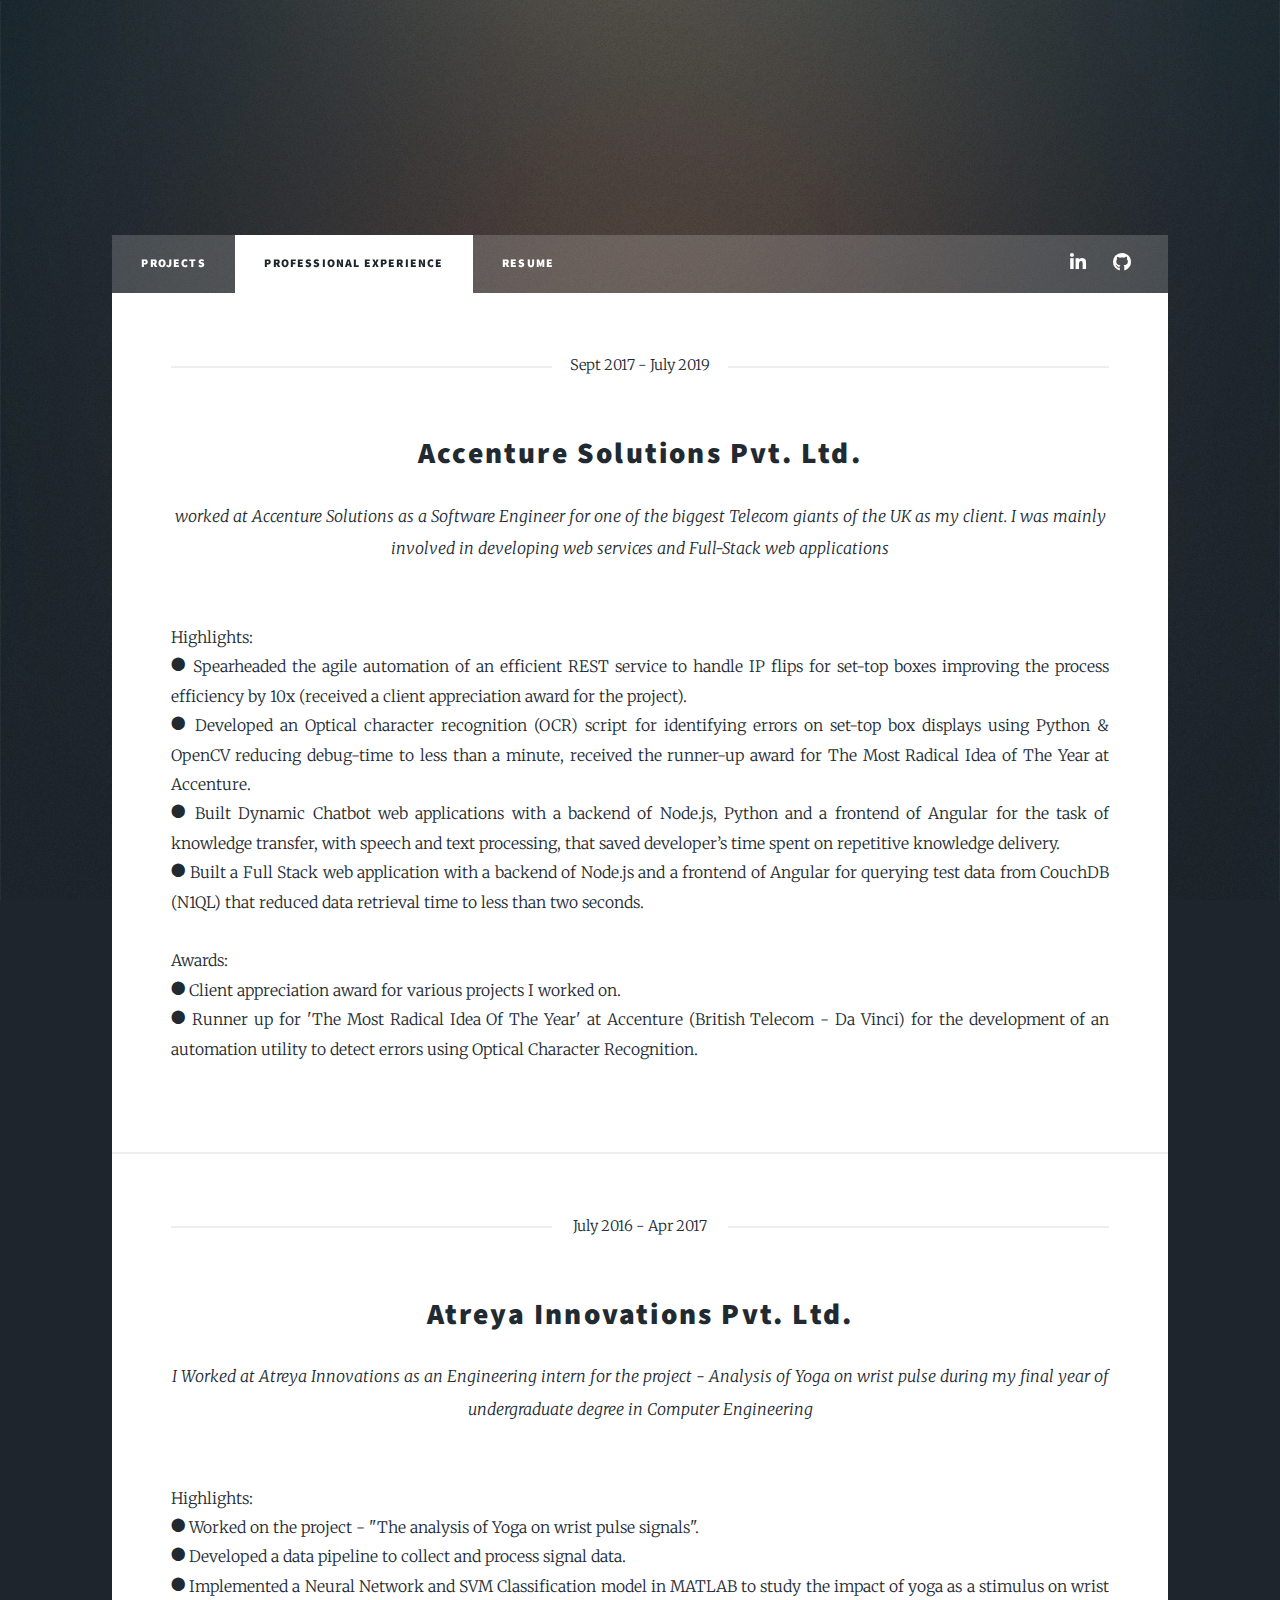
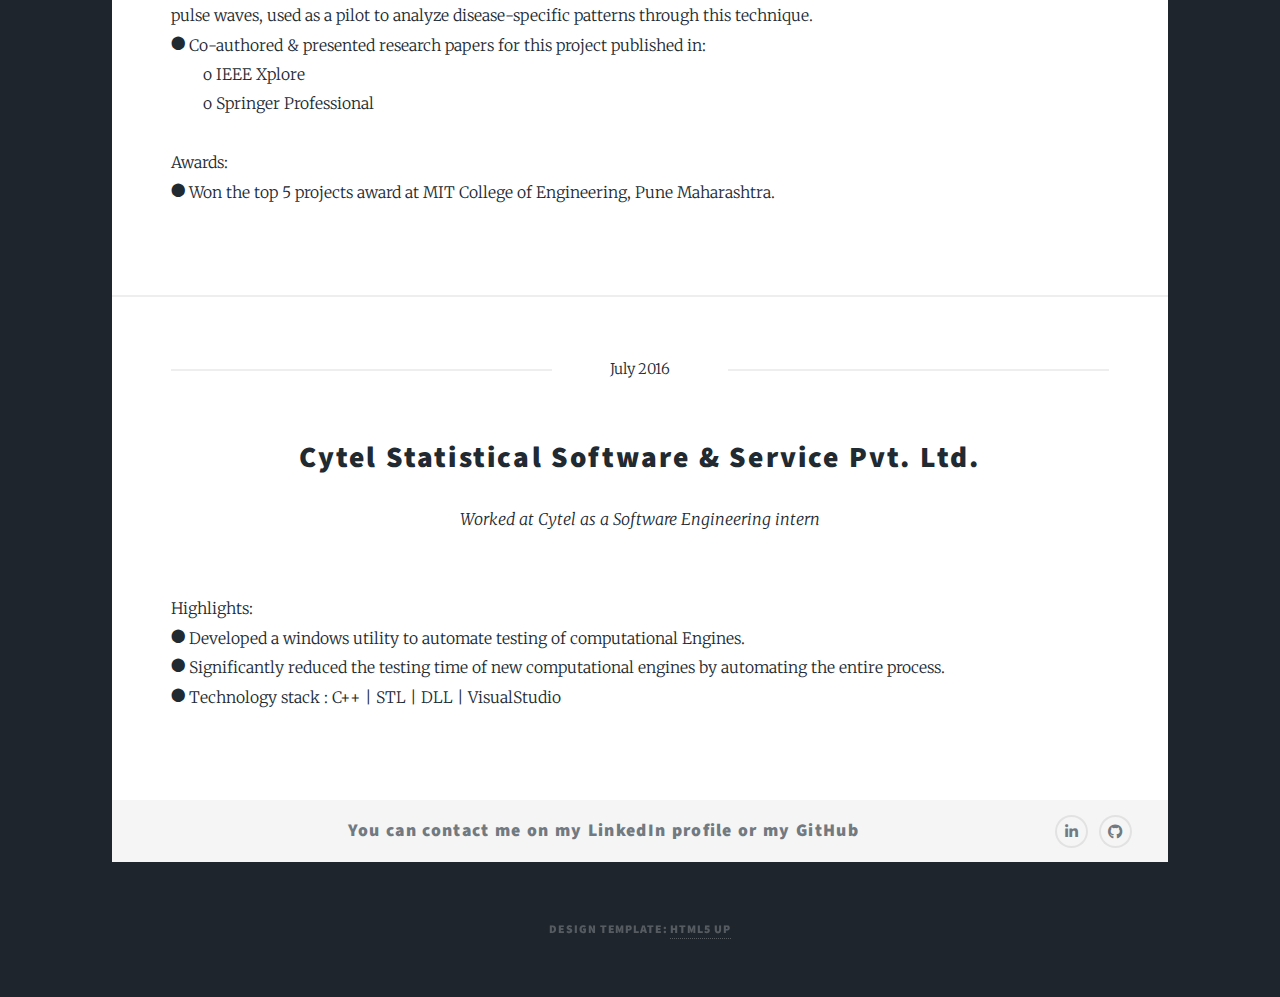
==== generic.html @ 8b712d1b "Changed experience for Atreya Innovations" ====
<!DOCTYPE HTML>
<!--
	Free for personal and commercial use under the CCA 3.0 license (html5up.net/license)
-->
<html>
<head>
	<title>Sumant's portfolio</title>
	<meta charset="utf-8" />
	<meta name="viewport" content="width=device-width, initial-scale=1, user-scalable=no" />
	<link rel="stylesheet" href="assets/css/main.css" />
	<noscript><link rel="stylesheet" href="assets/css/noscript.css" /></noscript>
</head>
<body class="is-preload">

<!-- Wrapper -->
<div id="wrapper">

	<!-- Header -->
	<header id="header">
<!--		<a href="index.html" class="logo">Massively</a>-->
	</header>

	<!-- Nav -->
	<nav id="nav">
		<ul class="links">
			<li><a href="index.html">Projects</a></li>
			<li class="active"><a href="generic.html">Professional Experience</a></li>
			<li><a href="./Resume/Resume.pdf">Resume</a></li>
		</ul>
		<ul class="icons">
			<li><a href="https://www.linkedin.com/in/sumantgaopande/" class="icon brands fa-linkedin-in"><span class="label">LinkedIn</span></a></li>
			<li><a href="https://github.com/Invictus17" class="icon brands fa-github"><span class="label">GitHub</span></a></li>
		</ul>
	</nav>

	<!-- Main -->
	<div id="main">
		<!-- Post -->
		<section class="post">
			<header class="major">
				<span class="date">Sept 2017 - July 2019</span>
				<h1>Accenture Solutions Pvt. Ltd.</h1>
				<p>worked at Accenture Solutions as a Software Engineer for one of the biggest Telecom giants of the UK as my client. I was mainly involved in developing web services and Full-Stack web applications</p>
			</header>
<!--			<div class="image main"><img src="images/pic01.jpg" alt="" /></div>-->
			<p>
				Highlights:<br>
				● Spearheaded the agile automation of an efficient REST service to handle IP flips for set-top boxes improving the process efficiency by 10x (received a client appreciation award for the project).<br>

				● Developed an Optical character recognition (OCR) script for identifying errors on set-top box displays using Python & OpenCV reducing debug-time to less than a minute, received the runner-up award for The Most Radical Idea of The Year at Accenture.<br>

				● Built Dynamic Chatbot web applications with a backend of Node.js, Python and a frontend of Angular for the task of knowledge transfer, with speech and text processing, that saved developer’s time spent on repetitive knowledge delivery. <br>

				● Built a Full Stack web application with a backend of Node.js and a frontend of Angular for querying test data from CouchDB (N1QL) that reduced data retrieval time to less than two seconds. <br>
			</p>

			<p>
				Awards:<br>
				● Client appreciation award for various projects I worked on.<br>
				● Runner up for 'The Most Radical Idea Of The Year' at Accenture (British Telecom - Da Vinci) for the development of an automation utility to detect errors using Optical Character Recognition.
			</p>
		</section>

		<section class="post">
			<header class="major">
				<span class="date">July 2016 - Apr 2017</span>
				<h1>Atreya Innovations Pvt. Ltd.</h1>
				<p>I Worked at Atreya Innovations as an Engineering intern for the project - Analysis of Yoga on wrist pulse during my final year of undergraduate degree in Computer Engineering</p>
			</header>
			<!--			<div class="image main"><img src="images/pic01.jpg" alt="" /></div>-->
			<p>
				Highlights:<br>
				● Worked on the project - "The analysis of Yoga on wrist pulse signals". <br>
				● Developed a data pipeline to collect and process signal data. <br>
				● Implemented a Neural Network and SVM Classification model in MATLAB to study the impact of yoga as a stimulus on wrist pulse waves, used as a pilot to analyze disease-specific patterns through this technique.<br>
				● Co-authored & presented research papers for this project published in:<br>
				&emsp;&emsp;o IEEE Xplore <br>
				&emsp;&emsp;o Springer Professional
			</p>

			<p>
				Awards:<br>
				● Won the top 5 projects award at MIT College of Engineering, Pune Maharashtra.
			</p>
		</section>

		<section class="post">
			<header class="major">
				<span class="date">July 2016</span>
				<h1>Cytel Statistical Software & Service Pvt. Ltd.</h1>
				<p>Worked at Cytel as a Software Engineering intern</p>
			</header>
			<!--			<div class="image main"><img src="images/pic01.jpg" alt="" /></div>-->
			<p>
				Highlights:<br>
				● Developed a windows utility to automate testing of computational Engines.<br>
				● Significantly reduced the testing time of new computational engines by automating the entire process.<br>
				● Technology stack : C++ | STL | DLL | VisualStudio
			</p>


		</section>
	</div>

	<!-- Footer -->
	<footer id="footer">
		<section class="split contact">
			<section>
				<h3>You can contact me on my LinkedIn profile or my GitHub</h3>
				<ul class="icons alt">
					<li><a href="https://www.linkedin.com/in/sumantgaopande/" class="icon brands fa-linkedin-in"><span class="label">LinkedIn</span></a></li>
					<li><a href="https://github.com/Invictus17" class="icon brands fa-github"><span class="label">GitHub</span></a></li>
				</ul>
			</section>
		</section>
	</footer>

	<!-- Copyright -->
	<div id="copyright">
		<ul><li>Design template: <a href="https://html5up.net">HTML5 UP</a></li></ul>
	</div>

</div>

<!-- Scripts -->
<script src="assets/js/jquery.min.js"></script>
<script src="assets/js/jquery.scrollex.min.js"></script>
<script src="assets/js/jquery.scrolly.min.js"></script>
<script src="assets/js/browser.min.js"></script>
<script src="assets/js/breakpoints.min.js"></script>
<script src="assets/js/util.js"></script>
<script src="assets/js/main.js"></script>

</body>
</html>
---- assets/css/main.css ----
@import url(fontawesome-all.min.css);
@import url("https://fonts.googleapis.com/css?family=Merriweather:300,700,300italic,700italic|Source+Sans+Pro:900");

/*
	Massively by HTML5 UP
	html5up.net | @ajlkn
	Free for personal and commercial use under the CCA 3.0 license (html5up.net/license)
*/

html, body, div, span, applet, object,
iframe, h1, h2, h3, h4, h5, h6, p, blockquote,
pre, a, abbr, acronym, address, big, cite,
code, del, dfn, em, img, ins, kbd, q, s, samp,
small, strike, strong, sub, sup, tt, var, b,
u, i, center, dl, dt, dd, ol, ul, li, fieldset,
form, label, legend, table, caption, tbody,
tfoot, thead, tr, th, td, article, aside,
canvas, details, embed, figure, figcaption,
footer, header, hgroup, menu, nav, output, ruby,
section, summary, time, mark, audio, video {
	margin: 0;
	padding: 0;
	border: 0;
	font-size: 100%;
	font: inherit;
	vertical-align: baseline;}

article, aside, details, figcaption, figure,
footer, header, hgroup, menu, nav, section {
	display: block;}

body {
	line-height: 1;
}

ol, ul {
	list-style: none;
}

blockquote, q {
	quotes: none;
}

	blockquote:before, blockquote:after, q:before, q:after {
		content: '';
		content: none;
	}

table {
	border-collapse: collapse;
	border-spacing: 0;
}

body {
	-webkit-text-size-adjust: none;
}

mark {
	background-color: transparent;
	color: inherit;
}

input::-moz-focus-inner {
	border: 0;
	padding: 0;
}

input, select, textarea {
	-moz-appearance: none;
	-webkit-appearance: none;
	-ms-appearance: none;
	appearance: none;
}

/* Basic */

	@-ms-viewport {
		width: device-width;
	}

	body {
		-ms-overflow-style: scrollbar;
	}

	@media screen and (max-width: 480px) {

		html, body {
			min-width: 320px;
		}

	}

	html {
		box-sizing: border-box;
	}

	*, *:before, *:after {
		box-sizing: inherit;
	}

	body {
		background-color: #1e252d;
	}

		body.is-preload *, body.is-preload *:before, body.is-preload *:after {
			-moz-animation: none !important;
			-webkit-animation: none !important;
			-ms-animation: none !important;
			animation: none !important;
			-moz-transition: none !important;
			-webkit-transition: none !important;
			-ms-transition: none !important;
			transition: none !important;
		}

/* Type */

	html {
		font-size: 16pt;
	}

		@media screen and (max-width: 1680px) {

			html {
				font-size: 12pt;
			}

		}

		@media screen and (max-width: 1280px) {

			html {
				font-size: 11pt;
			}

		}

		@media screen and (max-width: 360px) {

			html {
				font-size: 10pt;
			}

		}

	body {
		color: #212931;
	}

	body, input, select, textarea {
		font-family: "Merriweather", Georgia, serif;
		font-weight: 300;
		font-size: 1rem;
		line-height: 1.875;
	}

	a {
		-moz-transition: color 0.2s ease-in-out, background-color 0.2s ease-in-out, border-color 0.2s ease-in-out, box-shadow 0.2s ease-in-out;
		-webkit-transition: color 0.2s ease-in-out, background-color 0.2s ease-in-out, border-color 0.2s ease-in-out, box-shadow 0.2s ease-in-out;
		-ms-transition: color 0.2s ease-in-out, background-color 0.2s ease-in-out, border-color 0.2s ease-in-out, box-shadow 0.2s ease-in-out;
		transition: color 0.2s ease-in-out, background-color 0.2s ease-in-out, border-color 0.2s ease-in-out, box-shadow 0.2s ease-in-out;
		border-bottom: dotted 1px;
		text-decoration: none;
	}

		a:hover {
			border-bottom-color: transparent;
		}

	strong, b {
		font-weight: 600;
	}

	em, i {
		font-style: italic;
	}

	p {
		text-align: justify;
		margin: 0 0 2rem 0;
	}

	h1, h2, h3, h4, h5, h6 {
		font-family: "Source Sans Pro", Helvetica, sans-serif;
		font-weight: 900;
		line-height: 1.5;
		letter-spacing: 0.075em;
		//text-transform: uppercase;
		margin: 0 0 1rem 0;
	}

		h1 a, h2 a, h3 a, h4 a, h5 a, h6 a {
			border-bottom: 0;
			color: inherit;
			text-decoration: none;
		}

	h1 {
		font-size: 4rem;
		line-height: 1.1;
		margin: 0 0 2rem 0;
	}

	h2 {
		font-size: 1.75rem;
		line-height: 1.3;
		margin: 0 0 1.5rem 0;
	}

	h3 {
		font-size: 1.25rem;
		margin: 0 0 1.5rem 0;
	}

	h4 {
		font-size: 1rem;
	}

	h5 {
		font-size: 0.9rem;
	}

	h6 {
		font-size: 0.8rem;
	}

	sub {
		font-size: 0.8rem;
		position: relative;
		top: 0.5rem;
	}

	sup {
		font-size: 0.8rem;
		position: relative;
		top: -0.5rem;
	}

	blockquote {
		border-left: solid 4px;
		font-style: italic;
		margin: 0 0 2rem 0;
		padding: 0.5rem 0 0.5rem 2rem;
	}

	code {
		border: solid 2px;
		font-family: "Courier New", monospace;
		font-size: 0.9rem;
		margin: 0 0.25rem;
		padding: 0.25rem 0.65rem;
	}

	pre {
		-webkit-overflow-scrolling: touch;
		font-family: "Courier New", monospace;
		font-size: 0.9rem;
		margin: 0 0 2rem 0;
	}

		pre code {
			display: block;
			line-height: 1.75;
			padding: 1rem 1.5rem;
			overflow-x: auto;
		}

	hr {
		border: 0;
		border-bottom: solid 2px;
		margin: 3rem 0;
	}

		hr.major {
			margin: 5rem 0;
		}

	.align-left {
		text-align: left;
	}

	.align-center {
		text-align: center;
	}

	.align-right {
		text-align: right;
	}

	input, select, textarea {
		color: #212931;
	}

	a {
		color: #212931;
		border-bottom-color: rgba(33, 41, 49, 0.5);
	}

		a:hover {
			border-bottom-color: transparent;
			color: #18bfef !important;
		}

	strong, b {
		color: #212931;
	}

	h1, h2, h3, h4, h5, h6 {
		color: #212931;
	}

	blockquote {
		border-left-color: #eeeeee;
	}

	code {
		background: rgba(220, 220, 220, 0.25);
		border-color: #eeeeee;
	}

	hr {
		border-bottom-color: #eeeeee;
	}

/* Row */

	.row {
		display: flex;
		flex-wrap: wrap;
		box-sizing: border-box;
		align-items: stretch;
	}

		.row > * {
			box-sizing: border-box;
		}

		.row.gtr-uniform > * > :last-child {
			margin-bottom: 0;
		}

		.row.aln-left {
			justify-content: flex-start;
		}

		.row.aln-center {
			justify-content: center;
		}

		.row.aln-right {
			justify-content: flex-end;
		}

		.row.aln-top {
			align-items: flex-start;
		}

		.row.aln-middle {
			align-items: center;
		}

		.row.aln-bottom {
			align-items: flex-end;
		}

		.row > .imp {
			order: -1;
		}

		.row > .col-1 {
			width: 8.33333%;
		}

		.row > .off-1 {
			margin-left: 8.33333%;
		}

		.row > .col-2 {
			width: 16.66667%;
		}

		.row > .off-2 {
			margin-left: 16.66667%;
		}

		.row > .col-3 {
			width: 25%;
		}

		.row > .off-3 {
			margin-left: 25%;
		}

		.row > .col-4 {
			width: 33.33333%;
		}

		.row > .off-4 {
			margin-left: 33.33333%;
		}

		.row > .col-5 {
			width: 41.66667%;
		}

		.row > .off-5 {
			margin-left: 41.66667%;
		}

		.row > .col-6 {
			width: 50%;
		}

		.row > .off-6 {
			margin-left: 50%;
		}

		.row > .col-7 {
			width: 58.33333%;
		}

		.row > .off-7 {
			margin-left: 58.33333%;
		}

		.row > .col-8 {
			width: 66.66667%;
		}

		.row > .off-8 {
			margin-left: 66.66667%;
		}

		.row > .col-9 {
			width: 75%;
		}

		.row > .off-9 {
			margin-left: 75%;
		}

		.row > .col-10 {
			width: 83.33333%;
		}

		.row > .off-10 {
			margin-left: 83.33333%;
		}

		.row > .col-11 {
			width: 91.66667%;
		}

		.row > .off-11 {
			margin-left: 91.66667%;
		}

		.row > .col-12 {
			width: 100%;
		}

		.row > .off-12 {
			margin-left: 100%;
		}

		.row.gtr-0 {
			margin-top: 0;
			margin-left: 0rem;
		}

			.row.gtr-0 > * {
				padding: 0 0 0 0rem;
			}

			.row.gtr-0.gtr-uniform {
				margin-top: 0rem;
			}

				.row.gtr-0.gtr-uniform > * {
					padding-top: 0rem;
				}

		.row.gtr-25 {
			margin-top: 0;
			margin-left: -0.375rem;
		}

			.row.gtr-25 > * {
				padding: 0 0 0 0.375rem;
			}

			.row.gtr-25.gtr-uniform {
				margin-top: -0.375rem;
			}

				.row.gtr-25.gtr-uniform > * {
					padding-top: 0.375rem;
				}

		.row.gtr-50 {
			margin-top: 0;
			margin-left: -0.75rem;
		}

			.row.gtr-50 > * {
				padding: 0 0 0 0.75rem;
			}

			.row.gtr-50.gtr-uniform {
				margin-top: -0.75rem;
			}

				.row.gtr-50.gtr-uniform > * {
					padding-top: 0.75rem;
				}

		.row {
			margin-top: 0;
			margin-left: -1.5rem;
		}

			.row > * {
				padding: 0 0 0 1.5rem;
			}

			.row.gtr-uniform {
				margin-top: -1.5rem;
			}

				.row.gtr-uniform > * {
					padding-top: 1.5rem;
				}

		.row.gtr-150 {
			margin-top: 0;
			margin-left: -2.25rem;
		}

			.row.gtr-150 > * {
				padding: 0 0 0 2.25rem;
			}

			.row.gtr-150.gtr-uniform {
				margin-top: -2.25rem;
			}

				.row.gtr-150.gtr-uniform > * {
					padding-top: 2.25rem;
				}

		.row.gtr-200 {
			margin-top: 0;
			margin-left: -3rem;
		}

			.row.gtr-200 > * {
				padding: 0 0 0 3rem;
			}

			.row.gtr-200.gtr-uniform {
				margin-top: -3rem;
			}

				.row.gtr-200.gtr-uniform > * {
					padding-top: 3rem;
				}

		@media screen and (max-width: 1680px) {

			.row {
				display: flex;
				flex-wrap: wrap;
				box-sizing: border-box;
				align-items: stretch;
			}

				.row > * {
					box-sizing: border-box;
				}

				.row.gtr-uniform > * > :last-child {
					margin-bottom: 0;
				}

				.row.aln-left {
					justify-content: flex-start;
				}

				.row.aln-center {
					justify-content: center;
				}

				.row.aln-right {
					justify-content: flex-end;
				}

				.row.aln-top {
					align-items: flex-start;
				}

				.row.aln-middle {
					align-items: center;
				}

				.row.aln-bottom {
					align-items: flex-end;
				}

				.row > .imp-xlarge {
					order: -1;
				}

				.row > .col-1-xlarge {
					width: 8.33333%;
				}

				.row > .off-1-xlarge {
					margin-left: 8.33333%;
				}

				.row > .col-2-xlarge {
					width: 16.66667%;
				}

				.row > .off-2-xlarge {
					margin-left: 16.66667%;
				}

				.row > .col-3-xlarge {
					width: 25%;
				}

				.row > .off-3-xlarge {
					margin-left: 25%;
				}

				.row > .col-4-xlarge {
					width: 33.33333%;
				}

				.row > .off-4-xlarge {
					margin-left: 33.33333%;
				}

				.row > .col-5-xlarge {
					width: 41.66667%;
				}

				.row > .off-5-xlarge {
					margin-left: 41.66667%;
				}

				.row > .col-6-xlarge {
					width: 50%;
				}

				.row > .off-6-xlarge {
					margin-left: 50%;
				}

				.row > .col-7-xlarge {
					width: 58.33333%;
				}

				.row > .off-7-xlarge {
					margin-left: 58.33333%;
				}

				.row > .col-8-xlarge {
					width: 66.66667%;
				}

				.row > .off-8-xlarge {
					margin-left: 66.66667%;
				}

				.row > .col-9-xlarge {
					width: 75%;
				}

				.row > .off-9-xlarge {
					margin-left: 75%;
				}

				.row > .col-10-xlarge {
					width: 83.33333%;
				}

				.row > .off-10-xlarge {
					margin-left: 83.33333%;
				}

				.row > .col-11-xlarge {
					width: 91.66667%;
				}

				.row > .off-11-xlarge {
					margin-left: 91.66667%;
				}

				.row > .col-12-xlarge {
					width: 100%;
				}

				.row > .off-12-xlarge {
					margin-left: 100%;
				}

				.row.gtr-0 {
					margin-top: 0;
					margin-left: 0rem;
				}

					.row.gtr-0 > * {
						padding: 0 0 0 0rem;
					}

					.row.gtr-0.gtr-uniform {
						margin-top: 0rem;
					}

						.row.gtr-0.gtr-uniform > * {
							padding-top: 0rem;
						}

				.row.gtr-25 {
					margin-top: 0;
					margin-left: -0.375rem;
				}

					.row.gtr-25 > * {
						padding: 0 0 0 0.375rem;
					}

					.row.gtr-25.gtr-uniform {
						margin-top: -0.375rem;
					}

						.row.gtr-25.gtr-uniform > * {
							padding-top: 0.375rem;
						}

				.row.gtr-50 {
					margin-top: 0;
					margin-left: -0.75rem;
				}

					.row.gtr-50 > * {
						padding: 0 0 0 0.75rem;
					}

					.row.gtr-50.gtr-uniform {
						margin-top: -0.75rem;
					}

						.row.gtr-50.gtr-uniform > * {
							padding-top: 0.75rem;
						}

				.row {
					margin-top: 0;
					margin-left: -1.5rem;
				}

					.row > * {
						padding: 0 0 0 1.5rem;
					}

					.row.gtr-uniform {
						margin-top: -1.5rem;
					}

						.row.gtr-uniform > * {
							padding-top: 1.5rem;
						}

				.row.gtr-150 {
					margin-top: 0;
					margin-left: -2.25rem;
				}

					.row.gtr-150 > * {
						padding: 0 0 0 2.25rem;
					}

					.row.gtr-150.gtr-uniform {
						margin-top: -2.25rem;
					}

						.row.gtr-150.gtr-uniform > * {
							padding-top: 2.25rem;
						}

				.row.gtr-200 {
					margin-top: 0;
					margin-left: -3rem;
				}

					.row.gtr-200 > * {
						padding: 0 0 0 3rem;
					}

					.row.gtr-200.gtr-uniform {
						margin-top: -3rem;
					}

						.row.gtr-200.gtr-uniform > * {
							padding-top: 3rem;
						}

		}

		@media screen and (max-width: 1280px) {

			.row {
				display: flex;
				flex-wrap: wrap;
				box-sizing: border-box;
				align-items: stretch;
			}

				.row > * {
					box-sizing: border-box;
				}

				.row.gtr-uniform > * > :last-child {
					margin-bottom: 0;
				}

				.row.aln-left {
					justify-content: flex-start;
				}

				.row.aln-center {
					justify-content: center;
				}

				.row.aln-right {
					justify-content: flex-end;
				}

				.row.aln-top {
					align-items: flex-start;
				}

				.row.aln-middle {
					align-items: center;
				}

				.row.aln-bottom {
					align-items: flex-end;
				}

				.row > .imp-large {
					order: -1;
				}

				.row > .col-1-large {
					width: 8.33333%;
				}

				.row > .off-1-large {
					margin-left: 8.33333%;
				}

				.row > .col-2-large {
					width: 16.66667%;
				}

				.row > .off-2-large {
					margin-left: 16.66667%;
				}

				.row > .col-3-large {
					width: 25%;
				}

				.row > .off-3-large {
					margin-left: 25%;
				}

				.row > .col-4-large {
					width: 33.33333%;
				}

				.row > .off-4-large {
					margin-left: 33.33333%;
				}

				.row > .col-5-large {
					width: 41.66667%;
				}

				.row > .off-5-large {
					margin-left: 41.66667%;
				}

				.row > .col-6-large {
					width: 50%;
				}

				.row > .off-6-large {
					margin-left: 50%;
				}

				.row > .col-7-large {
					width: 58.33333%;
				}

				.row > .off-7-large {
					margin-left: 58.33333%;
				}

				.row > .col-8-large {
					width: 66.66667%;
				}

				.row > .off-8-large {
					margin-left: 66.66667%;
				}

				.row > .col-9-large {
					width: 75%;
				}

				.row > .off-9-large {
					margin-left: 75%;
				}

				.row > .col-10-large {
					width: 83.33333%;
				}

				.row > .off-10-large {
					margin-left: 83.33333%;
				}

				.row > .col-11-large {
					width: 91.66667%;
				}

				.row > .off-11-large {
					margin-left: 91.66667%;
				}

				.row > .col-12-large {
					width: 100%;
				}

				.row > .off-12-large {
					margin-left: 100%;
				}

				.row.gtr-0 {
					margin-top: 0;
					margin-left: 0rem;
				}

					.row.gtr-0 > * {
						padding: 0 0 0 0rem;
					}

					.row.gtr-0.gtr-uniform {
						margin-top: 0rem;
					}

						.row.gtr-0.gtr-uniform > * {
							padding-top: 0rem;
						}

				.row.gtr-25 {
					margin-top: 0;
					margin-left: -0.375rem;
				}

					.row.gtr-25 > * {
						padding: 0 0 0 0.375rem;
					}

					.row.gtr-25.gtr-uniform {
						margin-top: -0.375rem;
					}

						.row.gtr-25.gtr-uniform > * {
							padding-top: 0.375rem;
						}

				.row.gtr-50 {
					margin-top: 0;
					margin-left: -0.75rem;
				}

					.row.gtr-50 > * {
						padding: 0 0 0 0.75rem;
					}

					.row.gtr-50.gtr-uniform {
						margin-top: -0.75rem;
					}

						.row.gtr-50.gtr-uniform > * {
							padding-top: 0.75rem;
						}

				.row {
					margin-top: 0;
					margin-left: -1.5rem;
				}

					.row > * {
						padding: 0 0 0 1.5rem;
					}

					.row.gtr-uniform {
						margin-top: -1.5rem;
					}

						.row.gtr-uniform > * {
							padding-top: 1.5rem;
						}

				.row.gtr-150 {
					margin-top: 0;
					margin-left: -2.25rem;
				}

					.row.gtr-150 > * {
						padding: 0 0 0 2.25rem;
					}

					.row.gtr-150.gtr-uniform {
						margin-top: -2.25rem;
					}

						.row.gtr-150.gtr-uniform > * {
							padding-top: 2.25rem;
						}

				.row.gtr-200 {
					margin-top: 0;
					margin-left: -3rem;
				}

					.row.gtr-200 > * {
						padding: 0 0 0 3rem;
					}

					.row.gtr-200.gtr-uniform {
						margin-top: -3rem;
					}

						.row.gtr-200.gtr-uniform > * {
							padding-top: 3rem;
						}

		}

		@media screen and (max-width: 980px) {

			.row {
				display: flex;
				flex-wrap: wrap;
				box-sizing: border-box;
				align-items: stretch;
			}

				.row > * {
					box-sizing: border-box;
				}

				.row.gtr-uniform > * > :last-child {
					margin-bottom: 0;
				}

				.row.aln-left {
					justify-content: flex-start;
				}

				.row.aln-center {
					justify-content: center;
				}

				.row.aln-right {
					justify-content: flex-end;
				}

				.row.aln-top {
					align-items: flex-start;
				}

				.row.aln-middle {
					align-items: center;
				}

				.row.aln-bottom {
					align-items: flex-end;
				}

				.row > .imp-medium {
					order: -1;
				}

				.row > .col-1-medium {
					width: 8.33333%;
				}

				.row > .off-1-medium {
					margin-left: 8.33333%;
				}

				.row > .col-2-medium {
					width: 16.66667%;
				}

				.row > .off-2-medium {
					margin-left: 16.66667%;
				}

				.row > .col-3-medium {
					width: 25%;
				}

				.row > .off-3-medium {
					margin-left: 25%;
				}

				.row > .col-4-medium {
					width: 33.33333%;
				}

				.row > .off-4-medium {
					margin-left: 33.33333%;
				}

				.row > .col-5-medium {
					width: 41.66667%;
				}

				.row > .off-5-medium {
					margin-left: 41.66667%;
				}

				.row > .col-6-medium {
					width: 50%;
				}

				.row > .off-6-medium {
					margin-left: 50%;
				}

				.row > .col-7-medium {
					width: 58.33333%;
				}

				.row > .off-7-medium {
					margin-left: 58.33333%;
				}

				.row > .col-8-medium {
					width: 66.66667%;
				}

				.row > .off-8-medium {
					margin-left: 66.66667%;
				}

				.row > .col-9-medium {
					width: 75%;
				}

				.row > .off-9-medium {
					margin-left: 75%;
				}

				.row > .col-10-medium {
					width: 83.33333%;
				}

				.row > .off-10-medium {
					margin-left: 83.33333%;
				}

				.row > .col-11-medium {
					width: 91.66667%;
				}

				.row > .off-11-medium {
					margin-left: 91.66667%;
				}

				.row > .col-12-medium {
					width: 100%;
				}

				.row > .off-12-medium {
					margin-left: 100%;
				}

				.row.gtr-0 {
					margin-top: 0;
					margin-left: 0rem;
				}

					.row.gtr-0 > * {
						padding: 0 0 0 0rem;
					}

					.row.gtr-0.gtr-uniform {
						margin-top: 0rem;
					}

						.row.gtr-0.gtr-uniform > * {
							padding-top: 0rem;
						}

				.row.gtr-25 {
					margin-top: 0;
					margin-left: -0.375rem;
				}

					.row.gtr-25 > * {
						padding: 0 0 0 0.375rem;
					}

					.row.gtr-25.gtr-uniform {
						margin-top: -0.375rem;
					}

						.row.gtr-25.gtr-uniform > * {
							padding-top: 0.375rem;
						}

				.row.gtr-50 {
					margin-top: 0;
					margin-left: -0.75rem;
				}

					.row.gtr-50 > * {
						padding: 0 0 0 0.75rem;
					}

					.row.gtr-50.gtr-uniform {
						margin-top: -0.75rem;
					}

						.row.gtr-50.gtr-uniform > * {
							padding-top: 0.75rem;
						}

				.row {
					margin-top: 0;
					margin-left: -1.5rem;
				}

					.row > * {
						padding: 0 0 0 1.5rem;
					}

					.row.gtr-uniform {
						margin-top: -1.5rem;
					}

						.row.gtr-uniform > * {
							padding-top: 1.5rem;
						}

				.row.gtr-150 {
					margin-top: 0;
					margin-left: -2.25rem;
				}

					.row.gtr-150 > * {
						padding: 0 0 0 2.25rem;
					}

					.row.gtr-150.gtr-uniform {
						margin-top: -2.25rem;
					}

						.row.gtr-150.gtr-uniform > * {
							padding-top: 2.25rem;
						}

				.row.gtr-200 {
					margin-top: 0;
					margin-left: -3rem;
				}

					.row.gtr-200 > * {
						padding: 0 0 0 3rem;
					}

					.row.gtr-200.gtr-uniform {
						margin-top: -3rem;
					}

						.row.gtr-200.gtr-uniform > * {
							padding-top: 3rem;
						}

		}

		@media screen and (max-width: 736px) {

			.row {
				display: flex;
				flex-wrap: wrap;
				box-sizing: border-box;
				align-items: stretch;
			}

				.row > * {
					box-sizing: border-box;
				}

				.row.gtr-uniform > * > :last-child {
					margin-bottom: 0;
				}

				.row.aln-left {
					justify-content: flex-start;
				}

				.row.aln-center {
					justify-content: center;
				}

				.row.aln-right {
					justify-content: flex-end;
				}

				.row.aln-top {
					align-items: flex-start;
				}

				.row.aln-middle {
					align-items: center;
				}

				.row.aln-bottom {
					align-items: flex-end;
				}

				.row > .imp-small {
					order: -1;
				}

				.row > .col-1-small {
					width: 8.33333%;
				}

				.row > .off-1-small {
					margin-left: 8.33333%;
				}

				.row > .col-2-small {
					width: 16.66667%;
				}

				.row > .off-2-small {
					margin-left: 16.66667%;
				}

				.row > .col-3-small {
					width: 25%;
				}

				.row > .off-3-small {
					margin-left: 25%;
				}

				.row > .col-4-small {
					width: 33.33333%;
				}

				.row > .off-4-small {
					margin-left: 33.33333%;
				}

				.row > .col-5-small {
					width: 41.66667%;
				}

				.row > .off-5-small {
					margin-left: 41.66667%;
				}

				.row > .col-6-small {
					width: 50%;
				}

				.row > .off-6-small {
					margin-left: 50%;
				}

				.row > .col-7-small {
					width: 58.33333%;
				}

				.row > .off-7-small {
					margin-left: 58.33333%;
				}

				.row > .col-8-small {
					width: 66.66667%;
				}

				.row > .off-8-small {
					margin-left: 66.66667%;
				}

				.row > .col-9-small {
					width: 75%;
				}

				.row > .off-9-small {
					margin-left: 75%;
				}

				.row > .col-10-small {
					width: 83.33333%;
				}

				.row > .off-10-small {
					margin-left: 83.33333%;
				}

				.row > .col-11-small {
					width: 91.66667%;
				}

				.row > .off-11-small {
					margin-left: 91.66667%;
				}

				.row > .col-12-small {
					width: 100%;
				}

				.row > .off-12-small {
					margin-left: 100%;
				}

				.row.gtr-0 {
					margin-top: 0;
					margin-left: 0rem;
				}

					.row.gtr-0 > * {
						padding: 0 0 0 0rem;
					}

					.row.gtr-0.gtr-uniform {
						margin-top: 0rem;
					}

						.row.gtr-0.gtr-uniform > * {
							padding-top: 0rem;
						}

				.row.gtr-25 {
					margin-top: 0;
					margin-left: -0.375rem;
				}

					.row.gtr-25 > * {
						padding: 0 0 0 0.375rem;
					}

					.row.gtr-25.gtr-uniform {
						margin-top: -0.375rem;
					}

						.row.gtr-25.gtr-uniform > * {
							padding-top: 0.375rem;
						}

				.row.gtr-50 {
					margin-top: 0;
					margin-left: -0.75rem;
				}

					.row.gtr-50 > * {
						padding: 0 0 0 0.75rem;
					}

					.row.gtr-50.gtr-uniform {
						margin-top: -0.75rem;
					}

						.row.gtr-50.gtr-uniform > * {
							padding-top: 0.75rem;
						}

				.row {
					margin-top: 0;
					margin-left: -1.5rem;
				}

					.row > * {
						padding: 0 0 0 1.5rem;
					}

					.row.gtr-uniform {
						margin-top: -1.5rem;
					}

						.row.gtr-uniform > * {
							padding-top: 1.5rem;
						}

				.row.gtr-150 {
					margin-top: 0;
					margin-left: -2.25rem;
				}

					.row.gtr-150 > * {
						padding: 0 0 0 2.25rem;
					}

					.row.gtr-150.gtr-uniform {
						margin-top: -2.25rem;
					}

						.row.gtr-150.gtr-uniform > * {
							padding-top: 2.25rem;
						}

				.row.gtr-200 {
					margin-top: 0;
					margin-left: -3rem;
				}

					.row.gtr-200 > * {
						padding: 0 0 0 3rem;
					}

					.row.gtr-200.gtr-uniform {
						margin-top: -3rem;
					}

						.row.gtr-200.gtr-uniform > * {
							padding-top: 3rem;
						}

		}

		@media screen and (max-width: 480px) {

			.row {
				display: flex;
				flex-wrap: wrap;
				box-sizing: border-box;
				align-items: stretch;
			}

				.row > * {
					box-sizing: border-box;
				}

				.row.gtr-uniform > * > :last-child {
					margin-bottom: 0;
				}

				.row.aln-left {
					justify-content: flex-start;
				}

				.row.aln-center {
					justify-content: center;
				}

				.row.aln-right {
					justify-content: flex-end;
				}

				.row.aln-top {
					align-items: flex-start;
				}

				.row.aln-middle {
					align-items: center;
				}

				.row.aln-bottom {
					align-items: flex-end;
				}

				.row > .imp-xsmall {
					order: -1;
				}

				.row > .col-1-xsmall {
					width: 8.33333%;
				}

				.row > .off-1-xsmall {
					margin-left: 8.33333%;
				}

				.row > .col-2-xsmall {
					width: 16.66667%;
				}

				.row > .off-2-xsmall {
					margin-left: 16.66667%;
				}

				.row > .col-3-xsmall {
					width: 25%;
				}

				.row > .off-3-xsmall {
					margin-left: 25%;
				}

				.row > .col-4-xsmall {
					width: 33.33333%;
				}

				.row > .off-4-xsmall {
					margin-left: 33.33333%;
				}

				.row > .col-5-xsmall {
					width: 41.66667%;
				}

				.row > .off-5-xsmall {
					margin-left: 41.66667%;
				}

				.row > .col-6-xsmall {
					width: 50%;
				}

				.row > .off-6-xsmall {
					margin-left: 50%;
				}

				.row > .col-7-xsmall {
					width: 58.33333%;
				}

				.row > .off-7-xsmall {
					margin-left: 58.33333%;
				}

				.row > .col-8-xsmall {
					width: 66.66667%;
				}

				.row > .off-8-xsmall {
					margin-left: 66.66667%;
				}

				.row > .col-9-xsmall {
					width: 75%;
				}

				.row > .off-9-xsmall {
					margin-left: 75%;
				}

				.row > .col-10-xsmall {
					width: 83.33333%;
				}

				.row > .off-10-xsmall {
					margin-left: 83.33333%;
				}

				.row > .col-11-xsmall {
					width: 91.66667%;
				}

				.row > .off-11-xsmall {
					margin-left: 91.66667%;
				}

				.row > .col-12-xsmall {
					width: 100%;
				}

				.row > .off-12-xsmall {
					margin-left: 100%;
				}

				.row.gtr-0 {
					margin-top: 0;
					margin-left: 0rem;
				}

					.row.gtr-0 > * {
						padding: 0 0 0 0rem;
					}

					.row.gtr-0.gtr-uniform {
						margin-top: 0rem;
					}

						.row.gtr-0.gtr-uniform > * {
							padding-top: 0rem;
						}

				.row.gtr-25 {
					margin-top: 0;
					margin-left: -0.375rem;
				}

					.row.gtr-25 > * {
						padding: 0 0 0 0.375rem;
					}

					.row.gtr-25.gtr-uniform {
						margin-top: -0.375rem;
					}

						.row.gtr-25.gtr-uniform > * {
							padding-top: 0.375rem;
						}

				.row.gtr-50 {
					margin-top: 0;
					margin-left: -0.75rem;
				}

					.row.gtr-50 > * {
						padding: 0 0 0 0.75rem;
					}

					.row.gtr-50.gtr-uniform {
						margin-top: -0.75rem;
					}

						.row.gtr-50.gtr-uniform > * {
							padding-top: 0.75rem;
						}

				.row {
					margin-top: 0;
					margin-left: -1.5rem;
				}

					.row > * {
						padding: 0 0 0 1.5rem;
					}

					.row.gtr-uniform {
						margin-top: -1.5rem;
					}

						.row.gtr-uniform > * {
							padding-top: 1.5rem;
						}

				.row.gtr-150 {
					margin-top: 0;
					margin-left: -2.25rem;
				}

					.row.gtr-150 > * {
						padding: 0 0 0 2.25rem;
					}

					.row.gtr-150.gtr-uniform {
						margin-top: -2.25rem;
					}

						.row.gtr-150.gtr-uniform > * {
							padding-top: 2.25rem;
						}

				.row.gtr-200 {
					margin-top: 0;
					margin-left: -3rem;
				}

					.row.gtr-200 > * {
						padding: 0 0 0 3rem;
					}

					.row.gtr-200.gtr-uniform {
						margin-top: -3rem;
					}

						.row.gtr-200.gtr-uniform > * {
							padding-top: 3rem;
						}

		}

		@media screen and (max-width: 360px) {

			.row {
				display: flex;
				flex-wrap: wrap;
				box-sizing: border-box;
				align-items: stretch;
			}

				.row > * {
					box-sizing: border-box;
				}

				.row.gtr-uniform > * > :last-child {
					margin-bottom: 0;
				}

				.row.aln-left {
					justify-content: flex-start;
				}

				.row.aln-center {
					justify-content: center;
				}

				.row.aln-right {
					justify-content: flex-end;
				}

				.row.aln-top {
					align-items: flex-start;
				}

				.row.aln-middle {
					align-items: center;
				}

				.row.aln-bottom {
					align-items: flex-end;
				}

				.row > .imp-xxsmall {
					order: -1;
				}

				.row > .col-1-xxsmall {
					width: 8.33333%;
				}

				.row > .off-1-xxsmall {
					margin-left: 8.33333%;
				}

				.row > .col-2-xxsmall {
					width: 16.66667%;
				}

				.row > .off-2-xxsmall {
					margin-left: 16.66667%;
				}

				.row > .col-3-xxsmall {
					width: 25%;
				}

				.row > .off-3-xxsmall {
					margin-left: 25%;
				}

				.row > .col-4-xxsmall {
					width: 33.33333%;
				}

				.row > .off-4-xxsmall {
					margin-left: 33.33333%;
				}

				.row > .col-5-xxsmall {
					width: 41.66667%;
				}

				.row > .off-5-xxsmall {
					margin-left: 41.66667%;
				}

				.row > .col-6-xxsmall {
					width: 50%;
				}

				.row > .off-6-xxsmall {
					margin-left: 50%;
				}

				.row > .col-7-xxsmall {
					width: 58.33333%;
				}

				.row > .off-7-xxsmall {
					margin-left: 58.33333%;
				}

				.row > .col-8-xxsmall {
					width: 66.66667%;
				}

				.row > .off-8-xxsmall {
					margin-left: 66.66667%;
				}

				.row > .col-9-xxsmall {
					width: 75%;
				}

				.row > .off-9-xxsmall {
					margin-left: 75%;
				}

				.row > .col-10-xxsmall {
					width: 83.33333%;
				}

				.row > .off-10-xxsmall {
					margin-left: 83.33333%;
				}

				.row > .col-11-xxsmall {
					width: 91.66667%;
				}

				.row > .off-11-xxsmall {
					margin-left: 91.66667%;
				}

				.row > .col-12-xxsmall {
					width: 100%;
				}

				.row > .off-12-xxsmall {
					margin-left: 100%;
				}

				.row.gtr-0 {
					margin-top: 0;
					margin-left: 0rem;
				}

					.row.gtr-0 > * {
						padding: 0 0 0 0rem;
					}

					.row.gtr-0.gtr-uniform {
						margin-top: 0rem;
					}

						.row.gtr-0.gtr-uniform > * {
							padding-top: 0rem;
						}

				.row.gtr-25 {
					margin-top: 0;
					margin-left: -0.375rem;
				}

					.row.gtr-25 > * {
						padding: 0 0 0 0.375rem;
					}

					.row.gtr-25.gtr-uniform {
						margin-top: -0.375rem;
					}

						.row.gtr-25.gtr-uniform > * {
							padding-top: 0.375rem;
						}

				.row.gtr-50 {
					margin-top: 0;
					margin-left: -0.75rem;
				}

					.row.gtr-50 > * {
						padding: 0 0 0 0.75rem;
					}

					.row.gtr-50.gtr-uniform {
						margin-top: -0.75rem;
					}

						.row.gtr-50.gtr-uniform > * {
							padding-top: 0.75rem;
						}

				.row {
					margin-top: 0;
					margin-left: -1.5rem;
				}

					.row > * {
						padding: 0 0 0 1.5rem;
					}

					.row.gtr-uniform {
						margin-top: -1.5rem;
					}

						.row.gtr-uniform > * {
							padding-top: 1.5rem;
						}

				.row.gtr-150 {
					margin-top: 0;
					margin-left: -2.25rem;
				}

					.row.gtr-150 > * {
						padding: 0 0 0 2.25rem;
					}

					.row.gtr-150.gtr-uniform {
						margin-top: -2.25rem;
					}

						.row.gtr-150.gtr-uniform > * {
							padding-top: 2.25rem;
						}

				.row.gtr-200 {
					margin-top: 0;
					margin-left: -3rem;
				}

					.row.gtr-200 > * {
						padding: 0 0 0 3rem;
					}

					.row.gtr-200.gtr-uniform {
						margin-top: -3rem;
					}

						.row.gtr-200.gtr-uniform > * {
							padding-top: 3rem;
						}

		}

/* Box */

	.box {
		border: solid 2px;
		margin-bottom: 2rem;
		padding: 1.5rem;
	}

		.box > :last-child,
		.box > :last-child > :last-child,
		.box > :last-child > :last-child > :last-child {
			margin-bottom: 0;
		}

		.box.alt {
			border: 0;
			border-radius: 0;
			padding: 0;
		}

	.box {
		border-color: #eeeeee;
	}

/* Button */

	input[type="submit"],
	input[type="reset"],
	input[type="button"],
	button,
	.button {
		-moz-appearance: none;
		-webkit-appearance: none;
		-ms-appearance: none;
		appearance: none;
		-moz-transition: background-color 0.2s ease-in-out, box-shadow 0.2s ease-in-out, color 0.2s ease-in-out;
		-webkit-transition: background-color 0.2s ease-in-out, box-shadow 0.2s ease-in-out, color 0.2s ease-in-out;
		-ms-transition: background-color 0.2s ease-in-out, box-shadow 0.2s ease-in-out, color 0.2s ease-in-out;
		transition: background-color 0.2s ease-in-out, box-shadow 0.2s ease-in-out, color 0.2s ease-in-out;
		border: 0;
		border-radius: 0;
		cursor: pointer;
		display: inline-block;
		font-family: "Source Sans Pro", Helvetica, sans-serif;
		font-size: 0.8rem;
		font-weight: 900;
		letter-spacing: 0.075em;
		height: 3rem;
		line-height: 3rem;
		padding: 0 2rem;
		text-align: center;
		text-decoration: none;
		text-transform: uppercase;
		white-space: nowrap;
	}

		input[type="submit"].icon:before,
		input[type="reset"].icon:before,
		input[type="button"].icon:before,
		button.icon:before,
		.button.icon:before {
			margin-right: 0.5rem;
		}

		input[type="submit"].icon.solo,
		input[type="reset"].icon.solo,
		input[type="button"].icon.solo,
		button.icon.solo,
		.button.icon.solo {
			position: relative;
			width: 4rem;
			height: 4rem;
			line-height: 4rem;
			border-radius: 4rem;
			text-indent: 4rem;
			overflow: hidden;
			padding: 0;
			white-space: nowrap;
		}

			input[type="submit"].icon.solo:before,
			input[type="reset"].icon.solo:before,
			input[type="button"].icon.solo:before,
			button.icon.solo:before,
			.button.icon.solo:before {
				position: absolute;
				display: block;
				top: 0;
				left: 0;
				width: inherit;
				height: inherit;
				line-height: inherit;
				font-size: 1.25rem;
				margin-right: 0;
				text-align: center;
				text-indent: 0;
			}

		input[type="submit"].fit,
		input[type="reset"].fit,
		input[type="button"].fit,
		button.fit,
		.button.fit {
			width: 100%;
		}

		input[type="submit"].small,
		input[type="reset"].small,
		input[type="button"].small,
		button.small,
		.button.small {
			font-size: 0.7rem;
			height: 2.5rem;
			line-height: 2.5rem;
			padding: 0 1.5rem;
		}

		input[type="submit"].large,
		input[type="reset"].large,
		input[type="button"].large,
		button.large,
		.button.large {
			font-size: 0.9rem;
			height: 3.5rem;
			line-height: 3.5rem;
			padding: 0 2.75rem;
		}

		@media screen and (max-width: 980px) {

			input[type="submit"],
			input[type="reset"],
			input[type="button"],
			button,
			.button {
				font-size: 0.9rem;
				height: 3.25rem;
				line-height: 3.25rem;
			}

				input[type="submit"].large,
				input[type="reset"].large,
				input[type="button"].large,
				button.large,
				.button.large {
					font-size: 1rem;
					height: 3.75rem;
					line-height: 3.75rem;
				}

		}

		input[type="submit"].disabled, input[type="submit"]:disabled,
		input[type="reset"].disabled,
		input[type="reset"]:disabled,
		input[type="button"].disabled,
		input[type="button"]:disabled,
		button.disabled,
		button:disabled,
		.button.disabled,
		.button:disabled {
			pointer-events: none;
			opacity: 0.25;
		}

	input[type="submit"],
	input[type="reset"],
	input[type="button"],
	button,
	.button {
		background-color: transparent;
		box-shadow: inset 0 0 0 2px #212931;
		color: #212931 !important;
	}

		input[type="submit"]:hover,
		input[type="reset"]:hover,
		input[type="button"]:hover,
		button:hover,
		.button:hover {
			box-shadow: inset 0 0 0 2px #18bfef;
			color: #18bfef !important;
		}

		input[type="submit"].primary,
		input[type="reset"].primary,
		input[type="button"].primary,
		button.primary,
		.button.primary {
			background-color: #212931;
			box-shadow: none;
			color: #ffffff !important;
		}

			input[type="submit"].primary:hover,
			input[type="reset"].primary:hover,
			input[type="button"].primary:hover,
			button.primary:hover,
			.button.primary:hover {
				background-color: #18bfef;
			}

/* Form */

	form {
		margin: 0 0 2rem 0;
	}

		form > :last-child {
			margin-bottom: 0;
		}

		form > .fields {
			display: -moz-flex;
			display: -webkit-flex;
			display: -ms-flex;
			display: flex;
			-moz-flex-wrap: wrap;
			-webkit-flex-wrap: wrap;
			-ms-flex-wrap: wrap;
			flex-wrap: wrap;
			width: calc(100% + 3rem);
			margin: -1.5rem 0 2rem -1.5rem;
		}

			form > .fields > .field {
				-moz-flex-grow: 0;
				-webkit-flex-grow: 0;
				-ms-flex-grow: 0;
				flex-grow: 0;
				-moz-flex-shrink: 0;
				-webkit-flex-shrink: 0;
				-ms-flex-shrink: 0;
				flex-shrink: 0;
				padding: 1.5rem 0 0 1.5rem;
				width: calc(100% - 1.5rem);
			}

				form > .fields > .field.half {
					width: calc(50% - 0.75rem);
				}

				form > .fields > .field.third {
					width: calc(100%/3 - 0.5rem);
				}

				form > .fields > .field.quarter {
					width: calc(25% - 0.375rem);
				}

		@media screen and (max-width: 480px) {

			form > .fields {
				width: calc(100% + 3rem);
				margin: -1.5rem 0 2rem -1.5rem;
			}

				form > .fields > .field {
					padding: 1.5rem 0 0 1.5rem;
					width: calc(100% - 1.5rem);
				}

					form > .fields > .field.half {
						width: calc(100% - 1.5rem);
					}

					form > .fields > .field.third {
						width: calc(100% - 1.5rem);
					}

					form > .fields > .field.quarter {
						width: calc(100% - 1.5rem);
					}

		}

	label {
		display: block;
		font-family: "Source Sans Pro", Helvetica, sans-serif;
		font-weight: 900;
		line-height: 1.5;
		letter-spacing: 0.075em;
		font-size: 0.8rem;
		text-transform: uppercase;
		margin: 0 0 0.75rem 0;
	}

		@media screen and (max-width: 980px) {

			label {
				font-size: 0.9rem;
			}

		}

	input[type="text"],
	input[type="password"],
	input[type="email"],
	select,
	textarea {
		-moz-appearance: none;
		-webkit-appearance: none;
		-ms-appearance: none;
		appearance: none;
		background: transparent;
		border-radius: 0;
		border: solid 2px;
		color: inherit;
		display: block;
		outline: 0;
		padding: 0 1rem;
		text-decoration: none;
		width: 100%;
	}

		input[type="text"]:invalid,
		input[type="password"]:invalid,
		input[type="email"]:invalid,
		select:invalid,
		textarea:invalid {
			box-shadow: none;
		}

	select {
		background-size: 1.25rem;
		background-repeat: no-repeat;
		background-position: calc(100% - 1rem) center;
		height: 3rem;
		padding-right: 3rem;
		text-overflow: ellipsis;
	}

		select:focus::-ms-value {
			background-color: transparent;
		}

		select::-ms-expand {
			display: none;
		}

	input[type="text"],
	input[type="password"],
	input[type="email"],
	select {
		height: 3rem;
	}

	textarea {
		padding: 0.75rem 1rem;
	}

	input[type="checkbox"],
	input[type="radio"] {
		-moz-appearance: none;
		-webkit-appearance: none;
		-ms-appearance: none;
		appearance: none;
		display: block;
		float: left;
		margin-right: -2rem;
		opacity: 0;
		width: 1rem;
		z-index: -1;
	}

		input[type="checkbox"] + label,
		input[type="radio"] + label {
			text-decoration: none;
			cursor: pointer;
			display: inline-block;
			font-size: 1rem;
			letter-spacing: 0;
			font-family: "Merriweather", Georgia, serif;
			text-transform: none;
			font-weight: 300;
			padding-left: 2.8rem;
			padding-right: 1rem;
			position: relative;
		}

			input[type="checkbox"] + label:before,
			input[type="radio"] + label:before {
				-moz-osx-font-smoothing: grayscale;
				-webkit-font-smoothing: antialiased;
				display: inline-block;
				font-style: normal;
				font-variant: normal;
				text-rendering: auto;
				line-height: 1;
				text-transform: none !important;
				font-family: 'Font Awesome 5 Free';
				font-weight: 900;
			}

			input[type="checkbox"] + label:before,
			input[type="radio"] + label:before {
				border-radius: 0;
				border: solid 2px;
				content: '';
				display: inline-block;
				font-size: 0.8rem;
				height: 1.8rem;
				left: 0;
				line-height: 1.65rem;
				position: absolute;
				text-align: center;
				top: -0.125rem;
				width: 1.8rem;
			}

		input[type="checkbox"]:checked + label:before,
		input[type="radio"]:checked + label:before {
			content: '\f00c';
		}

	input[type="checkbox"] + label:before {
		border-radius: 0;
	}

	input[type="radio"] + label:before {
		border-radius: 100%;
	}

	::-webkit-input-placeholder {
		opacity: 1.0;
	}

	:-moz-placeholder {
		opacity: 1.0;
	}

	::-moz-placeholder {
		opacity: 1.0;
	}

	:-ms-input-placeholder {
		opacity: 1.0;
	}

	label {
		color: #212931;
	}

	input[type="text"],
	input[type="password"],
	input[type="email"],
	select,
	textarea {
		border-color: #eeeeee;
	}

		input[type="text"]:focus,
		input[type="password"]:focus,
		input[type="email"]:focus,
		select:focus,
		textarea:focus {
			border-color: #18bfef;
		}

	select {
		background-image: url("data:image/svg+xml;charset=utf8,%3Csvg xmlns='http://www.w3.org/2000/svg' width='40' height='40' preserveAspectRatio='none' viewBox='0 0 40 40'%3E%3Cpath d='M9.4,12.3l10.4,10.4l10.4-10.4c0.2-0.2,0.5-0.4,0.9-0.4c0.3,0,0.6,0.1,0.9,0.4l3.3,3.3c0.2,0.2,0.4,0.5,0.4,0.9 c0,0.4-0.1,0.6-0.4,0.9L20.7,31.9c-0.2,0.2-0.5,0.4-0.9,0.4c-0.3,0-0.6-0.1-0.9-0.4L4.3,17.3c-0.2-0.2-0.4-0.5-0.4-0.9 c0-0.4,0.1-0.6,0.4-0.9l3.3-3.3c0.2-0.2,0.5-0.4,0.9-0.4S9.1,12.1,9.4,12.3z' fill='%23eeeeee' /%3E%3C/svg%3E");
	}

		select option {
			background-color: #ffffff;
			color: #212931;
		}

	.select-wrapper:before {
		color: #eeeeee;
	}

	input[type="checkbox"] + label,
	input[type="radio"] + label {
		color: #212931;
	}

		input[type="checkbox"] + label:before,
		input[type="radio"] + label:before {
			border-color: #eeeeee;
		}

	input[type="checkbox"]:checked + label:before,
	input[type="radio"]:checked + label:before {
		background-color: #212931;
		border-color: #212931;
		color: #ffffff;
	}

	input[type="checkbox"]:focus + label:before,
	input[type="radio"]:focus + label:before {
		border-color: #18bfef;
	}

	::-webkit-input-placeholder {
		color: #909498 !important;
	}

	:-moz-placeholder {
		color: #909498 !important;
	}

	::-moz-placeholder {
		color: #909498 !important;
	}

	:-ms-input-placeholder {
		color: #909498 !important;
	}

	.formerize-placeholder {
		color: #909498 !important;
	}

/* Icon */

	.icon {
		text-decoration: none;
		border-bottom: none;
		position: relative;
	}

		.icon:before {
			-moz-osx-font-smoothing: grayscale;
			-webkit-font-smoothing: antialiased;
			display: inline-block;
			font-style: normal;
			font-variant: normal;
			text-rendering: auto;
			line-height: 1;
			text-transform: none !important;
			font-family: 'Font Awesome 5 Free';
			font-weight: 400;
		}

		.icon > .label {
			display: none;
		}

		.icon:before {
			line-height: inherit;
		}

		.icon.solid:before {
			font-weight: 900;
		}

		.icon.brands:before {
			font-family: 'Font Awesome 5 Brands';
		}

/* Image */

	.image {
		border: 0;
		display: inline-block;
		position: relative;
	}

		.image img {
			display: block;
		}

		.image.left, .image.right {
			max-width: 40%;
		}

			.image.left img, .image.right img {
				width: 100%;
			}

		.image.left {
			float: left;
			margin: 0 2rem 2rem 0;
			top: 0.75rem;
		}

		.image.right {
			float: right;
			margin: 0 0 2rem 2rem;
			top: 0.75rem;
		}

		.image.fit {
			display: block;
			margin: 2.5rem 0;
			width: 100%;
		}

			.image.fit:first-child {
				margin-top: 0;
			}

			.image.fit img {
				width: 63%;
				position: relative;
				left: 185px;
			}

		.image.main {
			display: block;
			margin: 4rem 0;
			width: 100%;
		}

			.image.main:first-child {
				margin-top: 0;
			}

			.image.main img {
				width: 100%;
			}

		@media screen and (max-width: 736px) {

			.image.fit {
				margin: 2rem 0;
			}

			.image.main {
				margin: 2rem 0;
			}

		}

	a.image {
		overflow: hidden;
	}

		a.image img {
			-moz-transition: -moz-transform 0.2s ease-out;
			-webkit-transition: -webkit-transform 0.2s ease-out;
			-ms-transition: -ms-transform 0.2s ease-out;
			transition: transform 0.2s ease-out;
		}

		a.image:hover img {
			-moz-transform: scale(1.05);
			-webkit-transform: scale(1.05);
			-ms-transform: scale(1.05);
			transform: scale(1.05);
		}

/* Actions */

	ul.actions {
		display: -moz-flex;
		display: -webkit-flex;
		display: -ms-flex;
		display: flex;
		cursor: default;
		list-style: none;
		margin-left: -1rem;
		padding-left: 0;
	}

		ul.actions li {
			padding: 0 0 0 1rem;
			vertical-align: middle;
		}

		ul.actions.special {
			-moz-justify-content: center;
			-webkit-justify-content: center;
			-ms-justify-content: center;
			justify-content: center;
			width: 100%;
			margin-left: 0;
		}

			ul.actions.special li:first-child {
				padding-left: 0;
			}

		ul.actions.stacked {
			-moz-flex-direction: column;
			-webkit-flex-direction: column;
			-ms-flex-direction: column;
			flex-direction: column;
			margin-left: 0;
		}

			ul.actions.stacked li {
				padding: 1.3rem 0 0 0;
			}

				ul.actions.stacked li:first-child {
					padding-top: 0;
				}

		ul.actions.fit {
			width: calc(100% + 1rem);
		}

			ul.actions.fit li {
				-moz-flex-grow: 1;
				-webkit-flex-grow: 1;
				-ms-flex-grow: 1;
				flex-grow: 1;
				-moz-flex-shrink: 1;
				-webkit-flex-shrink: 1;
				-ms-flex-shrink: 1;
				flex-shrink: 1;
				width: 100%;
			}

				ul.actions.fit li > * {
					width: 100%;
				}

			ul.actions.fit.stacked {
				width: 100%;
			}

		@media screen and (max-width: 480px) {

			ul.actions:not(.fixed) {
				-moz-flex-direction: column;
				-webkit-flex-direction: column;
				-ms-flex-direction: column;
				flex-direction: column;
				margin-left: 0;
				width: 100% !important;
			}

				ul.actions:not(.fixed) li {
					-moz-flex-grow: 1;
					-webkit-flex-grow: 1;
					-ms-flex-grow: 1;
					flex-grow: 1;
					-moz-flex-shrink: 1;
					-webkit-flex-shrink: 1;
					-ms-flex-shrink: 1;
					flex-shrink: 1;
					padding: 1rem 0 0 0;
					text-align: center;
					width: 100%;
				}

					ul.actions:not(.fixed) li > * {
						width: 100%;
					}

					ul.actions:not(.fixed) li:first-child {
						padding-top: 0;
					}

					ul.actions:not(.fixed) li input[type="submit"],
					ul.actions:not(.fixed) li input[type="reset"],
					ul.actions:not(.fixed) li input[type="button"],
					ul.actions:not(.fixed) li button,
					ul.actions:not(.fixed) li .button {
						width: 100%;
					}

						ul.actions:not(.fixed) li input[type="submit"].icon:before,
						ul.actions:not(.fixed) li input[type="reset"].icon:before,
						ul.actions:not(.fixed) li input[type="button"].icon:before,
						ul.actions:not(.fixed) li button.icon:before,
						ul.actions:not(.fixed) li .button.icon:before {
							margin-left: -0.5rem;
						}

		}

/* Icons */

	ul.icons {
		cursor: default;
		list-style: none;
		padding-left: 12px;
	}

		ul.icons li {
			display: inline-block;
			padding: 0 0.5rem 0 0;
			vertical-align: middle;
		}

			ul.icons li:last-child {
				padding-right: 0;
			}

			ul.icons li .icon:before {
				width: 2.25rem;
				height: 2.25rem;
				line-height: 2.25rem;
				display: inline-block;
				text-align: center;
				border-radius: 100%;
				font-size: 1.25rem;
			}

		ul.icons.alt li .icon:before {
			-moz-transition: color 0.2s ease-in-out, background-color 0.2s ease-in-out, border-color 0.2s ease-in-out, box-shadow 0.2s ease-in-out;
			-webkit-transition: color 0.2s ease-in-out, background-color 0.2s ease-in-out, border-color 0.2s ease-in-out, box-shadow 0.2s ease-in-out;
			-ms-transition: color 0.2s ease-in-out, background-color 0.2s ease-in-out, border-color 0.2s ease-in-out, box-shadow 0.2s ease-in-out;
			transition: color 0.2s ease-in-out, background-color 0.2s ease-in-out, border-color 0.2s ease-in-out, box-shadow 0.2s ease-in-out;
			font-size: 1rem;
		}

/* List */

	ol {
		list-style: decimal;
		margin: 0 0 2rem 0;
		padding-left: 1.25rem;
	}

		ol li {
			padding-left: 0.25rem;
		}

	ul {
		list-style: disc;
		margin: 0 0 2rem 0;
		padding-left: 1rem;
	}

		ul li {
			padding-left: 0.5rem;
		}

		ul.divided {
			list-style: none;
			padding-left: 0;
		}

			ul.divided li {
				border-top: solid 1px;
				padding: 0.5rem 0;
			}

				ul.divided li:first-child {
					border-top: 0;
					padding-top: 0;
				}

	dl {
		margin: 0 0 2rem 0;
	}

		dl dt {
			display: block;
			font-weight: 600;
			margin: 0 0 1rem 0;
		}

		dl dd {
			margin-left: 2rem;
		}

	ul.divided li {
		border-top-color: #eeeeee;
	}

	ul.icons li a.icon:hover:before {
		color: #18bfef;
	}

	ul.icons.alt li .icon:before {
		box-shadow: inset 0 0 0 2px #eeeeee;
	}

	ul.icons.alt li a.icon:hover:before {
		box-shadow: inset 0 0 0 2px #18bfef;
	}

/* Section/Article */

	section.special, article.special {
		text-align: center;
	}

	header {
		cursor: default;
	}

		header > .date {
			display: block;
			font-size: 0.8rem;
			height: 1;
			margin: 0 0 1rem 0;
			position: relative;
		}

		header > p {
			font-style: italic;
		}

		header > h1 + p {
			font-size: 1.1rem;
			margin-top: -0.5rem;
			line-height: 2;
		}

		header > h2 + p {
			font-size: 1rem;
			margin-top: -0.75rem;
		}

		header > h3 + p {
			font-size: 0.9rem;
			margin-top: -0.75rem;
		}

		header > h4 + p {
			font-size: 0.8rem;
			margin-top: -0.75rem;
		}

		header.major {
			margin: 0 0 4rem 0;
			text-align: center;
		}

			header.major > :last-child {
				margin-bottom: 0;
			}

			header.major > p {
				margin-top: 0;
				text-align: center;
			}

			header.major > .date {
				font-size: 1rem;
				margin: 0 0 4rem 0;
			}

				header.major > .date:before, header.major > .date:after {
					content: '';
					display: block;
					position: absolute;
					top: 50%;
					width: calc(50% - 6rem);
					border-top: solid 2px;
				}

				header.major > .date:before {
					left: 0;
				}

				header.major > .date:after {
					right: 0;
				}

		@media screen and (max-width: 980px) {

			header br {
				display: none;
			}

		}

		@media screen and (max-width: 736px) {

			header.major {
				margin: 0 0 2rem 0;
			}

		}

	header.major .date:before, header.major .date:after {
		border-top-color: #eeeeee;
	}

/* Table */

	.table-wrapper {
		-webkit-overflow-scrolling: touch;
		overflow-x: auto;
	}

	table {
		margin: 0 0 2rem 0;
		width: 100%;
	}

		table tbody tr {
			border: solid 1px;
			border-left: 0;
			border-right: 0;
		}

		table td {
			padding: 0.75rem 0.75rem;
		}

		table th {
			font-family: "Source Sans Pro", Helvetica, sans-serif;
			font-size: 0.8rem;
			font-weight: 900;
			letter-spacing: 0.075em;
			line-height: 1.5;
			padding: 0 0.75rem 0.75rem 0.75rem;
			text-align: left;
			text-transform: uppercase;
		}

			@media screen and (max-width: 980px) {

				table th {
					font-size: 0.9rem;
				}

			}

		table thead {
			border-bottom: solid 2px;
		}

		table tfoot {
			border-top: solid 2px;
		}

		table.alt {
			border-collapse: separate;
		}

			table.alt tbody tr td {
				border: solid 1px;
				border-left-width: 0;
				border-top-width: 0;
			}

				table.alt tbody tr td:first-child {
					border-left-width: 1px;
				}

			table.alt tbody tr:first-child td {
				border-top-width: 1px;
			}

			table.alt thead {
				border-bottom: 0;
			}

			table.alt tfoot {
				border-top: 0;
			}

	table tbody tr {
		border-color: #eeeeee;
	}

		table tbody tr:nth-child(2n + 1) {
			background-color: rgba(220, 220, 220, 0.25);
		}

	table th {
		color: #212931;
	}

	table thead {
		border-bottom-color: #eeeeee;
	}

	table tfoot {
		border-top-color: #eeeeee;
	}

	table.alt tbody tr td {
		border-color: #eeeeee;
	}

/* Pagination */

	.pagination {
		display: -moz-inline-flex;
		display: -webkit-inline-flex;
		display: -ms-inline-flex;
		display: inline-flex;
		-moz-user-select: none;
		-webkit-user-select: none;
		-ms-user-select: none;
		user-select: none;
		cursor: default;
		list-style: none;
		margin: 0 0 2rem 2px;
		padding: 0;
	}

		.pagination a, .pagination span {
			-moz-transition: background-color 0.2s ease-in-out, border-color 0.2s ease-in-out, box-shadow 0.2s ease-in-out, color 0.2s ease-in-out;
			-webkit-transition: background-color 0.2s ease-in-out, border-color 0.2s ease-in-out, box-shadow 0.2s ease-in-out, color 0.2s ease-in-out;
			-ms-transition: background-color 0.2s ease-in-out, border-color 0.2s ease-in-out, box-shadow 0.2s ease-in-out, color 0.2s ease-in-out;
			transition: background-color 0.2s ease-in-out, border-color 0.2s ease-in-out, box-shadow 0.2s ease-in-out, color 0.2s ease-in-out;
			border: solid 2px;
			display: inline-block;
			font-family: "Source Sans Pro", Helvetica, sans-serif;
			font-size: 0.8rem;
			font-weight: 900;
			height: 3rem;
			letter-spacing: 0.075em;
			line-height: calc(3rem - 4px);
			margin-left: -2px;
			min-width: 3rem;
			position: relative;
			text-align: center;
			text-decoration: none;
			text-transform: uppercase;
		}

		.pagination .next, .pagination .previous {
			text-decoration: none;
			padding: 0 1.75rem;
		}

			.pagination .next:before, .pagination .previous:before {
				-moz-osx-font-smoothing: grayscale;
				-webkit-font-smoothing: antialiased;
				display: inline-block;
				font-style: normal;
				font-variant: normal;
				text-rendering: auto;
				line-height: 1;
				text-transform: none !important;
				font-family: 'Font Awesome 5 Free';
				font-weight: 900;
			}

			.pagination .next:before, .pagination .previous:before {
				display: inline-block;
				color: inherit !important;
				line-height: inherit;
			}

		.pagination .previous:before {
			content: '\f104';
			margin-right: 0.9375em;
		}

		.pagination .next:before {
			content: '\f105';
			float: right;
			margin-left: 0.9375em;
		}

		@media screen and (max-width: 980px) {

			.pagination a, .pagination span {
				font-size: 0.9rem;
			}

		}

		@media screen and (max-width: 480px) {

			.pagination .page, .pagination .extra {
				display: none;
			}

		}

	.pagination a, .pagination span {
		border-color: #eeeeee;
	}

	.pagination a {
		color: #212931 !important;
	}

		.pagination a:hover {
			color: #18bfef !important;
			border-color: #18bfef;
			z-index: 1;
		}

			.pagination a:hover + a,
			.pagination a:hover + span {
				border-left-color: #18bfef;
			}

		.pagination a.active {
			background-color: #eeeeee;
		}

	.pagination span {
		color: #eeeeee;
	}

/* Wrapper */

	#wrapper {
		-moz-transition: opacity 0.5s ease;
		-webkit-transition: opacity 0.5s ease;
		-ms-transition: opacity 0.5s ease;
		transition: opacity 0.5s ease;
		position: relative;
		z-index: 1;
		overflow: hidden;
	}

		#wrapper > .bg {
			position: absolute;
			top: 0;
			left: 0;
			width: 100%;
			height: 100%;
			background-color: #212931;
			background-image: url("../../images/overlay.png"), linear-gradient(0deg, rgba(0, 0, 0, 0.1), rgba(0, 0, 0, 0.1)), url("../../images/bg.jpg");
			background-size: auto,								auto,														100% auto;
			background-position: center,								center,														top center;
			background-repeat: repeat,								no-repeat,													no-repeat;
			background-attachment: scroll,								scroll,														scroll;
			z-index: -1;
		}

			#wrapper > .bg.fixed {
				position: fixed;
				width: 100vw;
				height: 100vh;
			}

		#wrapper.fade-in:before {
			pointer-events: none;
			-moz-transition: opacity 1s ease-in-out;
			-webkit-transition: opacity 1s ease-in-out;
			-ms-transition: opacity 1s ease-in-out;
			transition: opacity 1s ease-in-out;
			-moz-transition-delay: 0.75s;
			-webkit-transition-delay: 0.75s;
			-ms-transition-delay: 0.75s;
			transition-delay: 0.75s;
			background: #1e252d;
			content: '';
			display: block;
			height: 100%;
			left: 0;
			opacity: 0;
			position: fixed;
			top: 0;
			width: 100%;
		}

		body.is-preload #wrapper.fade-in:before {
			opacity: 1;
		}

		@media screen and (orientation: portrait) {

			#wrapper > .bg {
				background-size: auto,								auto,														auto 175%;
			}

		}

/* Typewriter effect*/
	body {
		text-align: center;
		/*color:#fff;*/
		font-size: 1.07rem;
		/*padding-top:0.7em;*/
	}

	/** { color:#fff; text-decoration: none;}*/

/* Dp */
	.dp {
		position: relative;
		width: 180px;
		height: 150px;
		overflow: hidden;
		border-radius: 50%;
	}

	.dp img {
		margin-top: -10px;
	}

/* Intro */

	#intro {
		color: #ffffff;
		padding: 8rem 4rem 6rem 4rem ;
		-moz-align-items: center;
		-webkit-align-items: center;
		-ms-align-items: center;
		align-items: center;
		display: -moz-flex;
		display: -webkit-flex;
		display: -ms-flex;
		display: flex;
		-moz-flex-direction: column;
		-webkit-flex-direction: column;
		-ms-flex-direction: column;
		flex-direction: column;
		-moz-justify-content: -moz-flex-end;
		-webkit-justify-content: -webkit-flex-end;
		-ms-justify-content: -ms-flex-end;
		justify-content: flex-end;
		-moz-transition: opacity 1s ease, -moz-transform 1s ease;
		-webkit-transition: opacity 1s ease, -webkit-transform 1s ease;
		-ms-transition: opacity 1s ease, -ms-transform 1s ease;
		transition: opacity 1s ease, transform 1s ease;
		position: relative;
		bottom: 100px;
		cursor: default;
		text-align: center;
		z-index: 1;
		min-height: 100vh;
	}

		#intro input, #intro select, #intro textarea {
			color: #ffffff;
		}

		#intro a {
			color: #ffffff;
			border-bottom-color: rgba(255, 255, 255, 0.5);
		}

			#intro a:hover {
				border-bottom-color: transparent;
				color: #18bfef !important;
			}

		#intro strong, #intro b {
			color: #ffffff;
		}

		#intro h1, #intro h2, #intro h3, #intro h4, #intro h5, #intro h6 {
			color: #ffffff;
		}

		#intro blockquote {
			border-left-color: #ffffff;
		}

		#intro code {
			background: rgba(255, 255, 255, 0.075);
			border-color: #ffffff;
		}

		#intro hr {
			border-bottom-color: #ffffff;
		}

		#intro input[type="submit"],
		#intro input[type="reset"],
		#intro input[type="button"],
		#intro button,
		#intro .button {
			background-color: transparent;
			box-shadow: inset 0 0 0 2px #ffffff;
			color: #ffffff !important;
		}

			#intro input[type="submit"]:hover,
			#intro input[type="reset"]:hover,
			#intro input[type="button"]:hover,
			#intro button:hover,
			#intro .button:hover {
				box-shadow: inset 0 0 0 2px #18bfef;
				color: #18bfef !important;
			}

			#intro input[type="submit"].primary,
			#intro input[type="reset"].primary,
			#intro input[type="button"].primary,
			#intro button.primary,
			#intro .button.primary {
				background-color: #ffffff;
				box-shadow: none;
				color: #1e252d !important;
			}

				#intro input[type="submit"].primary:hover,
				#intro input[type="reset"].primary:hover,
				#intro input[type="button"].primary:hover,
				#intro button.primary:hover,
				#intro .button.primary:hover {
					background-color: #18bfef;
				}

		#intro h1 {
			font-size: 5rem;
			line-height: 1;
		}

		#intro p {
			font-size: 1.25rem;
			font-style: italic;
			margin-top: -0.25rem;
			text-align: center;
		}

		#intro + #header {
			margin-top: -20rem;
		}

			#intro + #header .logo {
				-moz-transform: translateY(2rem);
				-webkit-transform: translateY(2rem);
				-ms-transform: translateY(2rem);
				transform: translateY(2rem);
				opacity: 0;
				visibility: hidden;
			}

		#intro.hidden {
			pointer-events: none;
			-moz-transform: translateY(2rem);
			-webkit-transform: translateY(2rem);
			-ms-transform: translateY(2rem);
			transform: translateY(2rem);
			-moz-transition: opacity 0.5s ease, -moz-transform 0.5s ease, visibility 0.5s;
			-webkit-transition: opacity 0.5s ease, -webkit-transform 0.5s ease, visibility 0.5s;
			-ms-transition: opacity 0.5s ease, -ms-transform 0.5s ease, visibility 0.5s;
			transition: opacity 0.5s ease, transform 0.5s ease, visibility 0.5s;
			opacity: 0;
			visibility: hidden;
		}

			#intro.hidden + #header .logo {
				-moz-transform: translateY(0);
				-webkit-transform: translateY(0);
				-ms-transform: translateY(0);
				transform: translateY(0);
				opacity: 1;
				visibility: visible;
			}

		body.is-preload #intro {
			-moz-transform: translateY(2rem);
			-webkit-transform: translateY(2rem);
			-ms-transform: translateY(2rem);
			transform: translateY(2rem);
			opacity: 0;
		}

			body.is-preload #intro:not(.hidden) + #header + #nav {
				-moz-transform: translateY(4rem);
				-webkit-transform: translateY(4rem);
				-ms-transform: translateY(4rem);
				transform: translateY(4rem);
				opacity: 0;
			}

		@media screen and (max-width: 980px) {

			#intro {
				padding: 4rem 4rem 2rem 4rem ;
				min-height: 90vh;
			}

				#intro p br {
					display: none;
				}

				#intro + #header {
					margin-top: -14rem;
				}

		}

		@media screen and (max-width: 736px) {

			#intro {
				padding: 3rem 2rem 1rem 2rem ;
				min-height: 80vh;
			}

				#intro h1 {
					font-size: 3.25rem;
					line-height: 1.1;
					margin-bottom: 1rem;
				}

				#intro p {
					font-size: 1rem;
					margin-top: 0rem;
				}

				#intro .actions {
					display: none;
				}

		}

/* Header */

	#header {
		color: #ffffff;
		-moz-align-items: center;
		-webkit-align-items: center;
		-ms-align-items: center;
		align-items: center;
		display: -moz-flex;
		display: -webkit-flex;
		display: -ms-flex;
		display: flex;
		-moz-flex-direction: column;
		-webkit-flex-direction: column;
		-ms-flex-direction: column;
		flex-direction: column;
		-moz-justify-content: -moz-flex-end;
		-webkit-justify-content: -webkit-flex-end;
		-ms-justify-content: -ms-flex-end;
		justify-content: flex-end;
		pointer-events: none;
		-moz-user-select: none;
		-webkit-user-select: none;
		-ms-user-select: none;
		user-select: none;
		height: 20rem;
		padding-bottom: 8rem;
		position: relative;
		text-align: center;
		z-index: 2;
	}

		#header input, #header select, #header textarea {
			color: #ffffff;
		}

		#header a {
			color: #ffffff;
			border-bottom-color: rgba(255, 255, 255, 0.5);
		}

			#header a:hover {
				border-bottom-color: transparent;
				color: #18bfef !important;
			}

		#header strong, #header b {
			color: #ffffff;
		}

		#header h1, #header h2, #header h3, #header h4, #header h5, #header h6 {
			color: #ffffff;
		}

		#header blockquote {
			border-left-color: #ffffff;
		}

		#header code {
			background: rgba(255, 255, 255, 0.075);
			border-color: #ffffff;
		}

		#header hr {
			border-bottom-color: #ffffff;
		}

		#header .logo {
			-moz-transition: border-color 0.2s ease-in-out, color 0.2s ease-in-out, opacity 0.5s ease, -moz-transform 0.5s ease, visibility 0.5s;
			-webkit-transition: border-color 0.2s ease-in-out, color 0.2s ease-in-out, opacity 0.5s ease, -webkit-transform 0.5s ease, visibility 0.5s;
			-ms-transition: border-color 0.2s ease-in-out, color 0.2s ease-in-out, opacity 0.5s ease, -ms-transform 0.5s ease, visibility 0.5s;
			transition: border-color 0.2s ease-in-out, color 0.2s ease-in-out, opacity 0.5s ease, transform 0.5s ease, visibility 0.5s;
			pointer-events: auto;
			border-style: solid;
			border-color: #ffffff;
			border-width: 5px !important;
			font-family: "Source Sans Pro", Helvetica, sans-serif;
			font-size: 2.25rem;
			font-weight: 900;
			letter-spacing: 0.075em;
			line-height: 1;
			padding: 1rem 1.75rem;
			text-transform: uppercase;
			visibility: visible;
		}

			#header .logo:hover {
				border-color: #18bfef !important;
				color: #18bfef !important;
			}

		@media screen and (max-width: 980px) {

			#header {
				height: 14rem;
				padding-bottom: 4rem;
			}

		}

		@media screen and (max-width: 736px) {

			#header {
				padding-bottom: 3rem;
			}

				#header .logo {
					font-size: 1.75rem;
					border-width: 3px !important;
				}

		}

/* Nav */

	#nav {
		color: #ffffff;
		display: -moz-flex;
		display: -webkit-flex;
		display: -ms-flex;
		display: flex;
		-moz-transition: -moz-transform 1s ease, opacity 1s ease;
		-webkit-transition: -webkit-transform 1s ease, opacity 1s ease;
		-ms-transition: -ms-transform 1s ease, opacity 1s ease;
		transition: transform 1s ease, opacity 1s ease;
		background: rgba(255, 255, 255, 0.175);
		height: 4rem;
		line-height: 4rem;
		margin: -4rem auto 0 auto;
		overflow: hidden;
		padding: 0 2rem 0 0;
		position: relative;
		width: calc(100% - 4rem);
		max-width: 72rem;
		z-index: 2;
	}

		#nav ul.divided li {
			border-top-color: #ffffff;
		}

		#nav ul.icons li a.icon:hover:before {
			color: #18bfef;
		}

		#nav ul.icons.alt li .icon:before {
			box-shadow: inset 0 0 0 2px #ffffff;
		}

		#nav ul.icons.alt li a.icon:hover:before {
			box-shadow: inset 0 0 0 2px #18bfef;
		}

		#nav input, #nav select, #nav textarea {
			color: #ffffff;
		}

		#nav a {
			color: #ffffff;
			border-bottom-color: rgba(255, 255, 255, 0.5);
		}

			#nav a:hover {
				border-bottom-color: transparent;
				color: #18bfef !important;
			}

		#nav strong, #nav b {
			color: #ffffff;
		}

		#nav h1, #nav h2, #nav h3, #nav h4, #nav h5, #nav h6 {
			color: #ffffff;
		}

		#nav blockquote {
			border-left-color: #ffffff;
		}

		#nav code {
			background: rgba(255, 255, 255, 0.075);
			border-color: #ffffff;
		}

		#nav hr {
			border-bottom-color: #ffffff;
		}

		#nav ul.links {
			display: -moz-flex;
			display: -webkit-flex;
			display: -ms-flex;
			display: flex;
			-moz-flex-grow: 1;
			-webkit-flex-grow: 1;
			-ms-flex-grow: 1;
			flex-grow: 1;
			-moz-flex-shrink: 1;
			-webkit-flex-shrink: 1;
			-ms-flex-shrink: 1;
			flex-shrink: 1;
			font-family: "Source Sans Pro", Helvetica, sans-serif;
			font-weight: 900;
			letter-spacing: 0.075em;
			list-style: none;
			margin-bottom: 0;
			padding-left: 0;
			text-transform: uppercase;
		}

			#nav ul.links li {
				display: block;
				padding-left: 0;
			}

				#nav ul.links li a {
					-moz-transition: background-color 0.2s ease-in-out, color 0.2s ease-in-out;
					-webkit-transition: background-color 0.2s ease-in-out, color 0.2s ease-in-out;
					-ms-transition: background-color 0.2s ease-in-out, color 0.2s ease-in-out;
					transition: background-color 0.2s ease-in-out, color 0.2s ease-in-out;
					display: block;
					font-size: 0.8rem;
					outline: none;
					padding: 0 2rem;
				}

					#nav ul.links li a:hover {
						color: inherit !important;
						background-color: rgba(255, 255, 255, 0.1);
					}

				#nav ul.links li.active {
					background-color: #ffffff;
				}

					#nav ul.links li.active a {
						color: #1e252d;
					}

						#nav ul.links li.active a:hover {
							color: #18bfef !important;
						}

		#nav ul.icons {
			-moz-flex-grow: 0;
			-webkit-flex-grow: 0;
			-ms-flex-grow: 0;
			flex-grow: 0;
			-moz-flex-shrink: 0;
			-webkit-flex-shrink: 0;
			-ms-flex-shrink: 0;
			flex-shrink: 0;
			margin-bottom: 0;
		}

		@media screen and (max-width: 980px) {

			#nav {
				display: none;
			}

		}

/* Main */

	#main {
		background-color: #ffffff;
		position: relative;
		margin: 0 auto;
		width: calc(100% - 4rem);
		max-width: 72rem;
		z-index: 2;
	}

		#main > * {
			padding: 4rem 4rem 2rem 4rem ;
			border-top: solid 2px #eeeeee;
			margin: 0;
		}

			#main > *:first-child {
				border-top: 0;
			}

		#main > footer {
			text-align: center;
		}

		#main > .post {
			padding: 8rem 8rem 6rem 8rem ;
		}

			#main > .post header.major > .date {
				margin-top: -2rem;
			}

			#main > .post header.major > h1, #main > .post header.major h2 {
				font-size: 2rem;
				line-height: 1.1;
				margin: 0 0 2rem 0;
			}

			#main > .post.featured {
				text-align: center;
			}

			@media screen and (max-width: 1280px) {

				#main > .post {
					padding: 6rem 4rem 4rem 4rem ;
				}

			}

			@media screen and (max-width: 736px) {

				#main > .post {
					padding: 4rem 2rem 2rem 2rem ;
				}

					#main > .post header.major > .date {
						margin-top: -1rem;
						margin-bottom: 2rem;
					}

					#main > .post header.major > h1, #main > .post header.major h2 {
						font-size: 2.5rem;
						line-height: 1.2;
						margin: 0 0 1.5rem 0;
					}

			}

		#main > .posts {
			display: -moz-flex;
			display: -webkit-flex;
			display: -ms-flex;
			display: flex;
			-moz-flex-wrap: wrap;
			flex-direction: column;
			-webkit-flex-wrap: wrap;
			-ms-flex-wrap: wrap;
			flex-wrap: wrap;
			-moz-align-items: -moz-stretch;
			-webkit-align-items: -webkit-stretch;
			-ms-align-items: -ms-stretch;
			align-items: stretch;
			text-align: center;
			width: 200%;
			padding: 0;
		}

			#main > .posts > * {
				-moz-flex-shrink: 1;
				-webkit-flex-shrink: 1;
				-ms-flex-shrink: 1;
				flex-shrink: 1;
				-moz-flex-grow: 0;
				-webkit-flex-grow: 0;
				-ms-flex-grow: 0;
				flex-grow: 0;
			}

			#main > .posts > * {
				width: 50%;
			}

			#main > .posts > * {
				padding: 4rem;
				width: 50%;
			}

			#main > .posts > article {
				border-color: #eeeeee;
				border-left-width: 2px;
				border-style: solid;
				border-top-width: 2px;
				text-align: center;
			}

				#main > .posts > article > :last-child {
					margin-bottom: 0;
				}

				#main > .posts > article:nth-child(2n - 1) {
					border-left-width: 0;
				}

				#main > .posts > article:nth-child(-n + 2) {
					border-top-width: 0;
				}

			@media screen and (max-width: 980px) {

				#main > .posts > * {
					width: 50%;
				}

				#main > .posts > * {
					padding: 2.5rem;
					width: 50%;
				}

			}

			@media screen and (max-width: 736px) {

				#main > .posts > * {
					width: 100%;
				}

				#main > .posts > * {
					padding: 2rem;
					width: 100%;
				}

				#main > .posts > article:nth-child(2n - 1) {
					border-left-width: 2px;
				}

				#main > .posts > article:nth-child(-n + 2) {
					border-top-width: 2px;
				}

				#main > .posts > article:nth-child(n) {
					border-left-width: 0;
				}

				#main > .posts > article:nth-child(-n + 1) {
					border-top-width: 0;
				}

				#main > .posts > article .image {
					max-width: 25rem;
					margin-left: auto;
					margin-right: auto;
				}

			}

		@media screen and (max-width: 736px) {

			#main > * {
				padding: 2rem 2rem 0.1rem 2rem ;
			}

		}

		@media screen and (max-width: 480px) {

			#main {
				width: 100%;
			}

		}

/* Footer */

	#footer {
		color: #717981;
		display: -moz-flex;
		display: -webkit-flex;
		display: -ms-flex;
		display: flex;
		background-color: #f5f5f5;
		color: #909498;
		cursor: default;
		position: relative;
		margin: 0 auto;
		width: calc(100% - 4rem);
		max-width: 72rem;
		z-index: 2;
	}

		#footer input, #footer select, #footer textarea {
			color: #717981;
		}

		#footer a {
			color: #717981;
			border-bottom-color: rgba(113, 121, 129, 0.5);
		}

			#footer a:hover {
				border-bottom-color: transparent;
				color: #18bfef !important;
			}

		#footer strong, #footer b {
			color: #717981;
		}

		#footer h1, #footer h2, #footer h3, #footer h4, #footer h5, #footer h6 {
			color: #717981;
		}

		#footer blockquote {
			border-left-color: #e2e2e2;
		}

		#footer code {
			background: rgba(220, 220, 220, 0.5);
			border-color: #e2e2e2;
		}

		#footer hr {
			border-bottom-color: #e2e2e2;
		}

		#footer .box {
			border-color: #e2e2e2;
		}

		#footer input[type="submit"],
		#footer input[type="reset"],
		#footer input[type="button"],
		#footer button,
		#footer .button {
			background-color: transparent;
			box-shadow: inset 0 0 0 2px #717981;
			color: #717981 !important;
		}

			#footer input[type="submit"]:hover,
			#footer input[type="reset"]:hover,
			#footer input[type="button"]:hover,
			#footer button:hover,
			#footer .button:hover {
				box-shadow: inset 0 0 0 2px #18bfef;
				color: #18bfef !important;
			}

			#footer input[type="submit"].primary,
			#footer input[type="reset"].primary,
			#footer input[type="button"].primary,
			#footer button.primary,
			#footer .button.primary {
				background-color: #717981;
				box-shadow: none;
				color: #f5f5f5 !important;
			}

				#footer input[type="submit"].primary:hover,
				#footer input[type="reset"].primary:hover,
				#footer input[type="button"].primary:hover,
				#footer button.primary:hover,
				#footer .button.primary:hover {
					background-color: #18bfef;
				}

		#footer label {
			color: #717981;
		}

		#footer input[type="text"],
		#footer input[type="password"],
		#footer input[type="email"],
		#footer select,
		#footer textarea {
			border-color: #e2e2e2;
		}

			#footer input[type="text"]:focus,
			#footer input[type="password"]:focus,
			#footer input[type="email"]:focus,
			#footer select:focus,
			#footer textarea:focus {
				border-color: #18bfef;
			}

		#footer select {
			background-image: url("data:image/svg+xml;charset=utf8,%3Csvg xmlns='http://www.w3.org/2000/svg' width='40' height='40' preserveAspectRatio='none' viewBox='0 0 40 40'%3E%3Cpath d='M9.4,12.3l10.4,10.4l10.4-10.4c0.2-0.2,0.5-0.4,0.9-0.4c0.3,0,0.6,0.1,0.9,0.4l3.3,3.3c0.2,0.2,0.4,0.5,0.4,0.9 c0,0.4-0.1,0.6-0.4,0.9L20.7,31.9c-0.2,0.2-0.5,0.4-0.9,0.4c-0.3,0-0.6-0.1-0.9-0.4L4.3,17.3c-0.2-0.2-0.4-0.5-0.4-0.9 c0-0.4,0.1-0.6,0.4-0.9l3.3-3.3c0.2-0.2,0.5-0.4,0.9-0.4S9.1,12.1,9.4,12.3z' fill='%23e2e2e2' /%3E%3C/svg%3E");
		}

			#footer select option {
				background-color: #f5f5f5;
				color: #717981;
			}

		#footer .select-wrapper:before {
			color: #e2e2e2;
		}

		#footer input[type="checkbox"] + label,
		#footer input[type="radio"] + label {
			color: #717981;
		}

			#footer input[type="checkbox"] + label:before,
			#footer input[type="radio"] + label:before {
				border-color: #e2e2e2;
			}

		#footer input[type="checkbox"]:checked + label:before,
		#footer input[type="radio"]:checked + label:before {
			background-color: #717981;
			border-color: #717981;
			color: #f5f5f5;
		}

		#footer input[type="checkbox"]:focus + label:before,
		#footer input[type="radio"]:focus + label:before {
			border-color: #18bfef;
		}

		#footer ::-webkit-input-placeholder {
			color: #b3b7bb !important;
		}

		#footer :-moz-placeholder {
			color: #b3b7bb !important;
		}

		#footer ::-moz-placeholder {
			color: #b3b7bb !important;
		}

		#footer :-ms-input-placeholder {
			color: #b3b7bb !important;
		}

		#footer .formerize-placeholder {
			color: #b3b7bb !important;
		}

		#footer ul.divided li {
			border-top-color: #e2e2e2;
		}

		#footer ul.icons li a.icon:hover:before {
			color: #18bfef;
		}

		#footer ul.icons.alt li .icon:before {
			box-shadow: inset 0 0 0 2px #e2e2e2;
		}

		#footer ul.icons.alt li a.icon:hover:before {
			box-shadow: inset 0 0 0 2px #18bfef;
		}

		#footer header.major .date:before, #footer header.major .date:after {
			border-top-color: #e2e2e2;
		}

		#footer table tbody tr {
			border-color: #e2e2e2;
		}

			#footer table tbody tr:nth-child(2n + 1) {
				background-color: rgba(220, 220, 220, 0.5);
			}

		#footer table th {
			color: #717981;
		}

		#footer table thead {
			border-bottom-color: #e2e2e2;
		}

		#footer table tfoot {
			border-top-color: #e2e2e2;
		}

		#footer table.alt tbody tr td {
			border-color: #e2e2e2;
		}

		#footer .pagination a, #footer .pagination span {
			border-color: #e2e2e2;
		}

		#footer .pagination a {
			color: #717981 !important;
		}

			#footer .pagination a:hover {
				color: #18bfef !important;
				border-color: #18bfef;
				z-index: 1;
			}

				#footer .pagination a:hover + a,
				#footer .pagination a:hover + span {
					border-left-color: #18bfef;
				}

			#footer .pagination a.active {
				background-color: #e2e2e2;
			}

		#footer .pagination span {
			color: #e2e2e2;
		}

		#footer > section {
			-moz-flex-basis: 50%;
			-webkit-flex-basis: 50%;
			-ms-flex-basis: 50%;
			flex-basis: 50%;
			-moz-flex-grow: 1;
			-webkit-flex-grow: 1;
			-ms-flex-grow: 1;
			flex-grow: 1;
			-moz-flex-shrink: 1;
			-webkit-flex-shrink: 1;
			-ms-flex-shrink: 1;
			flex-shrink: 1;
			padding: 4rem 4rem 2rem 4rem ;
			border-left: solid 2px #e2e2e2;
		}

			#footer > section:first-child {
				border-left: 0;
			}

			#footer > section.split {
				display: -moz-flex;
				display: -webkit-flex;
				display: -ms-flex;
				display: flex;
				-moz-flex-direction: column;
				-webkit-flex-direction: column;
				-ms-flex-direction: column;
				flex-direction: column;
				padding: 0;
			}

				#footer > section.split > section {
					padding: 3rem 4rem 1rem 4rem ;
					border-top: solid 2px #e2e2e2;
				}

					#footer > section.split > section:first-child {
						padding: 5rem 4rem 1rem 4rem ;
						border-top: 0;
					}

					#footer > section.split > section:last-child {
						padding: 3rem 4rem 3rem 4rem ;
					}

				#footer > section.split.contact > section {
					display: -moz-flex;
					display: -webkit-flex;
					display: -ms-flex;
					display: flex;
					-moz-align-items: center;
					-webkit-align-items: center;
					-ms-align-items: center;
					align-items: center;
					padding: 3.15rem 4rem;
				}

					#footer > section.split.contact > section > * {
						margin-bottom: 0;
					}

					#footer > section.split.contact > section > :first-child {
						-moz-flex-shrink: 0;
						-webkit-flex-shrink: 0;
						-ms-flex-shrink: 0;
						flex-shrink: 0;
						-moz-flex-grow: 0;
						-webkit-flex-grow: 0;
						-ms-flex-grow: 0;
						flex-grow: 0;
						width: 59rem;
					}

					#footer > section.split.contact > section > :last-child {
						-moz-flex-shrink: 1;
						-webkit-flex-shrink: 1;
						-ms-flex-shrink: 1;
						flex-shrink: 1;
						-moz-flex-grow: 1;
						-webkit-flex-grow: 1;
						-ms-flex-grow: 1;
						flex-grow: 1;
					}

					#footer > section.split.contact > section:first-child {
						padding: 4rem 4rem 3rem 4rem;
					}

					#footer > section.split.contact > section:last-child {
						padding: 1rem 2rem 1rem 4rem;
					}

					#footer > section.split.contact > section.alt {
						-moz-align-items: -moz-flex-start;
						-webkit-align-items: -webkit-flex-start;
						-ms-align-items: -ms-flex-start;
						align-items: flex-start;
					}

						#footer > section.split.contact > section.alt > :last-child {
							margin-top: -0.325rem;
						}

		#footer form label,
		#footer h3,
		#footer p {
			font-size: 1.2rem;
		}

		@media screen and (max-width: 980px) {

			#footer {
				display: block;
			}

				#footer > section {
					border-top: solid 2px #e2e2e2;
				}

					#footer > section:first-child {
						border-top: 0;
					}

					#footer > section.split > section {
						padding: 4rem 4rem 2rem 4rem ;
					}

						#footer > section.split > section:first-child {
							padding: 4rem 4rem 2rem 4rem ;
						}

						#footer > section.split > section:last-child {
							padding: 4rem 4rem 2rem 4rem ;
						}

					#footer > section.split.contact > section {
						padding: 4rem;
					}

						#footer > section.split.contact > section:first-child {
							padding: 4rem;
						}

						#footer > section.split.contact > section:last-child {
							padding: 4rem;
						}

				#footer form label,
				#footer h3,
				#footer p {
					font-size: 0.9rem;
				}

		}

		@media screen and (max-width: 736px) {

			#footer > section {
				padding: 2rem 2rem 0.1rem 2rem ;
			}

				#footer > section.split > section {
					padding: 2rem 2rem 0.1rem 2rem ;
				}

					#footer > section.split > section:first-child {
						padding: 2rem 2rem 0.1rem 2rem ;
					}

					#footer > section.split > section:last-child {
						padding: 2rem 2rem 0.1rem 2rem ;
					}

				#footer > section.split.contact > section {
					padding: 2rem;
				}

					#footer > section.split.contact > section:first-child {
						padding: 2rem;
					}

					#footer > section.split.contact > section:last-child {
						padding: 2rem;
					}

		}

		@media screen and (max-width: 480px) {

			#footer {
				width: 100%;
			}

		}

	#copyright {
		color: #ffffff;
		position: relative;
		color: rgba(255, 255, 255, 0.25);
		cursor: default;
		font-family: "Source Sans Pro", Helvetica, sans-serif;
		font-size: 0.8rem;
		font-weight: 900;
		letter-spacing: 0.075em;
		line-height: 1.5;
		text-align: center;
		text-transform: uppercase;
		margin: 4rem auto 8rem auto;
		width: calc(100% - 4rem);
		max-width: 72rem;
		z-index: 2;
	}

		#copyright input, #copyright select, #copyright textarea {
			color: #ffffff;
		}

		#copyright a {
			color: #ffffff;
			border-bottom-color: rgba(255, 255, 255, 0.5);
		}

			#copyright a:hover {
				border-bottom-color: transparent;
				color: #18bfef !important;
			}

		#copyright strong, #copyright b {
			color: #ffffff;
		}

		#copyright h1, #copyright h2, #copyright h3, #copyright h4, #copyright h5, #copyright h6 {
			color: #ffffff;
		}

		#copyright blockquote {
			border-left-color: #ffffff;
		}

		#copyright code {
			background: rgba(255, 255, 255, 0.075);
			border-color: #ffffff;
		}

		#copyright hr {
			border-bottom-color: #ffffff;
		}

		#copyright a {
			color: inherit;
			border-bottom-color: inherit;
		}

		#copyright ul {
			list-style: none;
			margin: 0;
			padding-left: 0;
		}

			#copyright ul li {
				border-left: solid 2px;
				display: inline-block;
				line-height: 1;
				margin-left: 1rem;
				padding-left: 1rem;
			}

				#copyright ul li:first-child {
					border-left: 0;
					margin-left: 0;
					padding-left: 0;
				}

		@media screen and (max-width: 1280px) {

			#copyright {
				margin: 4rem auto;
			}

		}

		@media screen and (max-width: 480px) {

			#copyright ul li {
				border-left: 0;
				margin: 1rem 0 0 0;
				padding-left: 0;
				display: block;
			}

				#copyright ul li:first-child {
					margin-top: 0;
				}

		}

/* Nav Panel */

	#navPanelToggle {
		text-decoration: none;
		-moz-transition: color 0.2s ease-in-out, background-color 0.2s ease-in-out, box-shadow 0.2s ease-in-out;
		-webkit-transition: color 0.2s ease-in-out, background-color 0.2s ease-in-out, box-shadow 0.2s ease-in-out;
		-ms-transition: color 0.2s ease-in-out, background-color 0.2s ease-in-out, box-shadow 0.2s ease-in-out;
		transition: color 0.2s ease-in-out, background-color 0.2s ease-in-out, box-shadow 0.2s ease-in-out;
		display: none;
		position: fixed;
		top: 0.75rem;
		right: 0.75rem;
		border: 0;
		color: #ffffff;
		font-family: "Source Sans Pro", Helvetica, sans-serif;
		font-size: 0.9rem;
		font-weight: 900;
		letter-spacing: 0.075em;
		padding: 0.375rem 1.25rem;
		text-transform: uppercase;
		z-index: 10001;
	}

		#navPanelToggle:before {
			-moz-osx-font-smoothing: grayscale;
			-webkit-font-smoothing: antialiased;
			display: inline-block;
			font-style: normal;
			font-variant: normal;
			text-rendering: auto;
			line-height: 1;
			text-transform: none !important;
			font-family: 'Font Awesome 5 Free';
			font-weight: 900;
		}

		#navPanelToggle:before {
			content: '\f0c9';
			margin-right: 0.5rem;
		}

		#navPanelToggle.alt {
			background-color: rgba(255, 255, 255, 0.875);
			box-shadow: 0 0.125rem 0.75rem 0 rgba(30, 37, 45, 0.25);
			color: #212931;
		}

			#navPanelToggle.alt:hover {
				background-color: #ffffff;
			}

		@media screen and (max-width: 980px) {

			#navPanelToggle {
				display: block;
			}

		}

		@media screen and (max-width: 736px) {

			#navPanelToggle {
				font-size: 0.8rem;
				padding: 0.25rem 1rem;
			}

		}

	#navPanel {
		-moz-transform: translateX(20rem);
		-webkit-transform: translateX(20rem);
		-ms-transform: translateX(20rem);
		transform: translateX(20rem);
		-moz-transition: -moz-transform 0.5s ease, box-shadow 0.5s ease, visibility 0.5s;
		-webkit-transition: -webkit-transform 0.5s ease, box-shadow 0.5s ease, visibility 0.5s;
		-ms-transition: -ms-transform 0.5s ease, box-shadow 0.5s ease, visibility 0.5s;
		transition: transform 0.5s ease, box-shadow 0.5s ease, visibility 0.5s;
		display: none;
		-webkit-overflow-scrolling: touch;
		background: #ffffff;
		box-shadow: none;
		color: #212931;
		height: 100%;
		max-width: 80%;
		overflow-y: auto;
		padding: 3rem 2rem;
		position: fixed;
		right: 0;
		top: 0;
		visibility: hidden;
		width: 20rem;
		z-index: 10002;
	}

		#navPanel .links {
			list-style: none;
			padding-left: 0;
		}

			#navPanel .links li {
				border-top: solid 2px #eeeeee;
			}

				#navPanel .links li a {
					border-bottom: 0;
					display: block;
					font-family: "Source Sans Pro", Helvetica, sans-serif;
					font-size: 0.9rem;
					font-size: 0.9rem;
					font-weight: 900;
					letter-spacing: 0.075em;
					padding: 0.75rem 0;
					text-transform: uppercase;
				}

				#navPanel .links li:first-child {
					border-top: 0;
				}

		#navPanel .close {
			text-decoration: none;
			-moz-transition: color 0.2s ease-in-out;
			-webkit-transition: color 0.2s ease-in-out;
			-ms-transition: color 0.2s ease-in-out;
			transition: color 0.2s ease-in-out;
			-webkit-tap-highlight-color: rgba(0, 0, 0, 0);
			border: 0;
			color: #909498;
			cursor: pointer;
			display: block;
			height: 3.25rem;
			line-height: 3.25rem;
			padding-right: 1.25rem;
			position: absolute;
			right: 0;
			text-align: right;
			top: 0;
			vertical-align: middle;
			width: 7rem;
		}

			#navPanel .close:before {
				-moz-osx-font-smoothing: grayscale;
				-webkit-font-smoothing: antialiased;
				display: inline-block;
				font-style: normal;
				font-variant: normal;
				text-rendering: auto;
				line-height: 1;
				text-transform: none !important;
				font-family: 'Font Awesome 5 Free';
				font-weight: 900;
			}

			#navPanel .close:before {
				content: '\f00d';
				font-size: 1.25rem;
			}

			#navPanel .close:hover {
				color: #212931;
			}

			@media screen and (max-width: 736px) {

				#navPanel .close {
					height: 4rem;
					line-height: 4rem;
				}

			}

		@media screen and (max-width: 980px) {

			#navPanel {
				display: block;
			}

		}

		@media screen and (max-width: 736px) {

			#navPanel {
				padding: 2.5rem 1.75rem;
			}

		}

	@media screen and (max-width: 980px) {

		body.is-navPanel-visible #wrapper {
			opacity: 0.5;
		}

		body.is-navPanel-visible #navPanel {
			-moz-transform: translateX(0);
			-webkit-transform: translateX(0);
			-ms-transform: translateX(0);
			transform: translateX(0);
			box-shadow: 0 0 1.5rem 0 rgba(0, 0, 0, 0.2);
			visibility: visible;
		}

	}
---- assets/css/noscript.css ----
@import url(font-awesome.min.css);

/*
	Massively by HTML5 UP
	html5up.net | @ajlkn
	Free for personal and commercial use under the CCA 3.0 license (html5up.net/license)
*/

/* Wrapper */

	#wrapper {
		background-color: #212931;
		background-image: url("../../images/overlay.png"), linear-gradient(0deg, rgba(0, 0, 0, 0.1), rgba(0, 0, 0, 0.1)), url("../../images/bg.jpg");
		background-size: auto,								auto,														100% auto;
		background-position: center,								center,														top center;
		background-repeat: repeat,								no-repeat,													no-repeat;
		background-attachment: fixed,								fixed,														fixed;
	}

		#wrapper.fade-in:before {
			display: none;
		}

/* Intro */

	body.is-preload #intro {
		opacity: 1;
	}

		body.is-preload #intro:not(.hidden) + #header + #nav {
			-moz-transform: none;
			-webkit-transform: none;
			-ms-transform: none;
			transform: none;
			opacity: 1;
		}
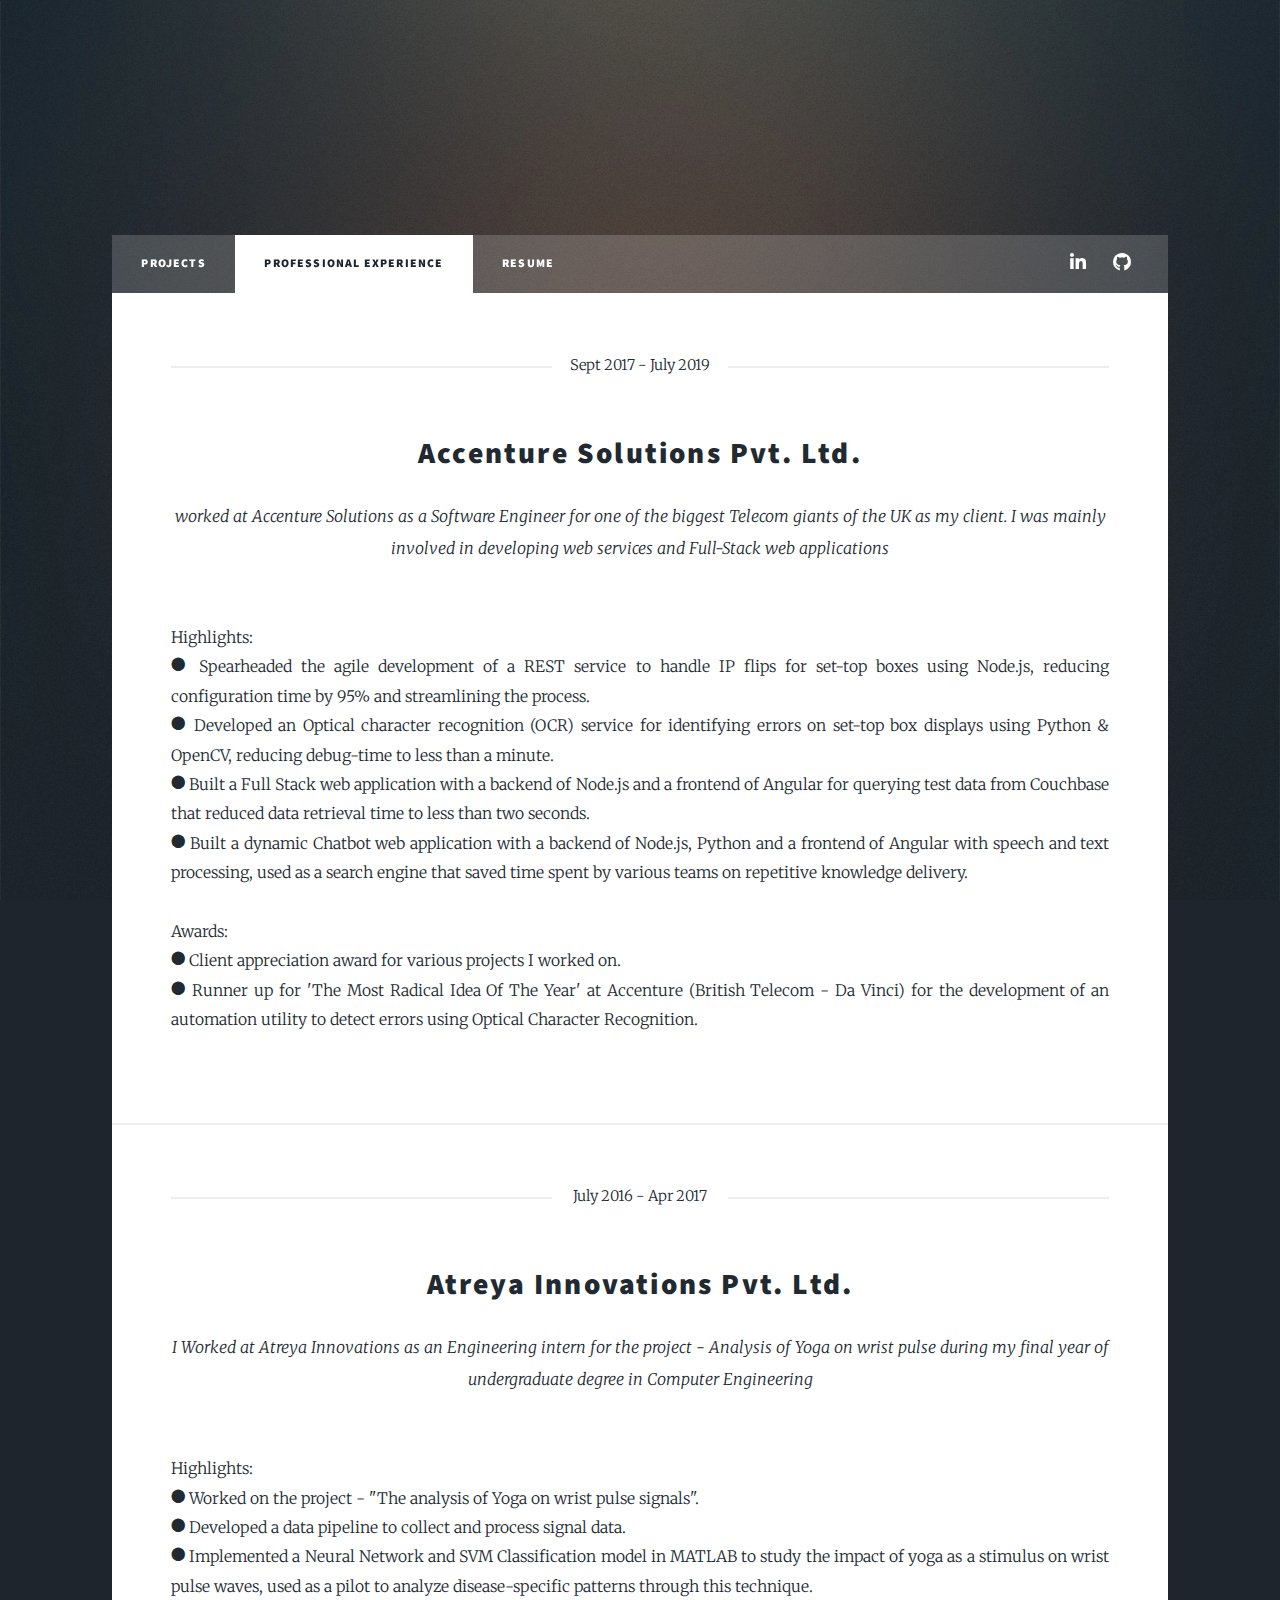
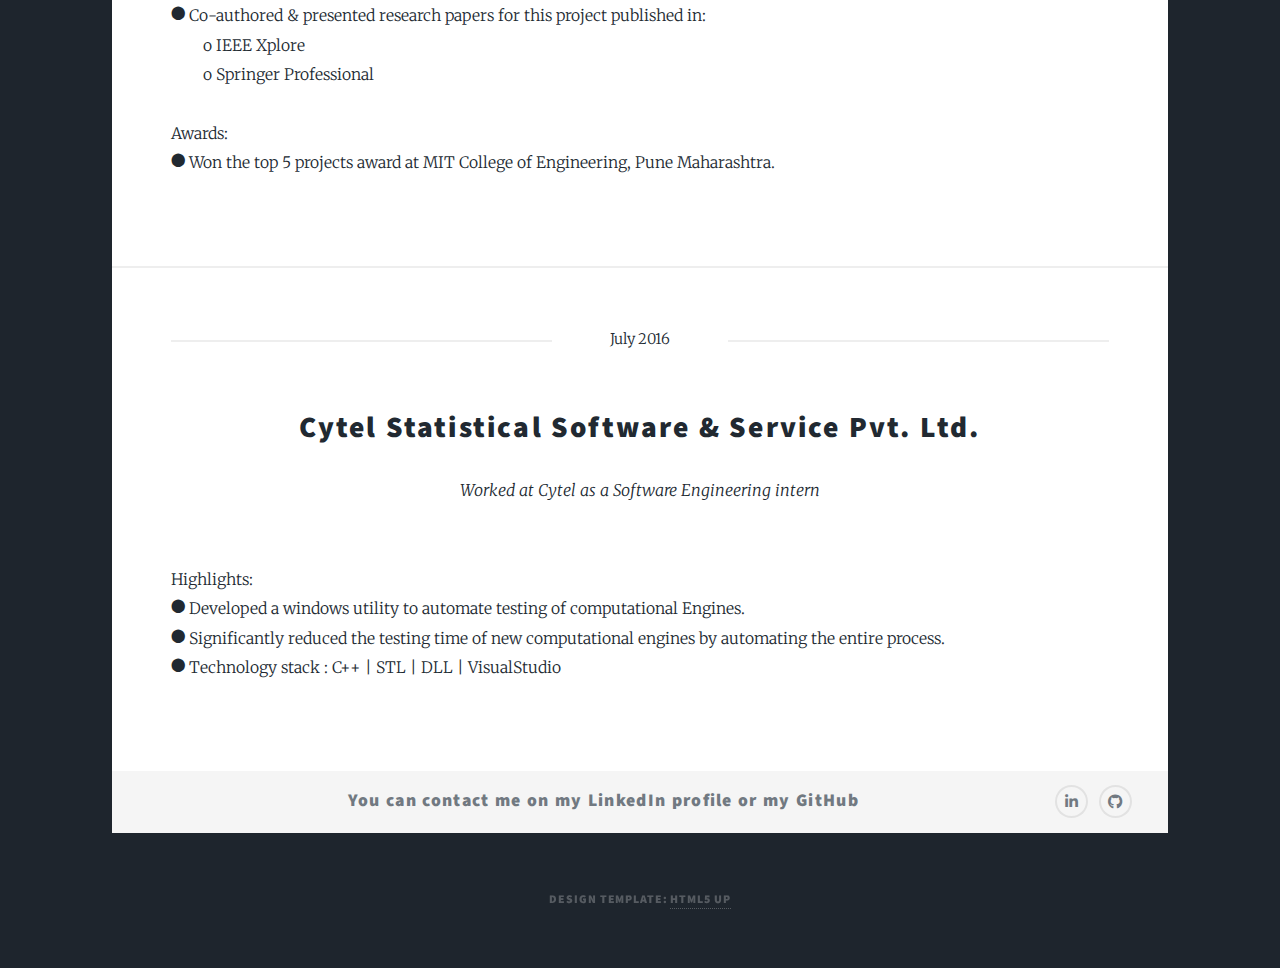
==== commit 735562cf: "Minor changes with design and layout" ====
--- a/generic.html
+++ b/generic.html
@@ -45,13 +45,13 @@
 <!--			<div class="image main"><img src="images/pic01.jpg" alt="" /></div>-->
 			<p>
 				Highlights:<br>
-				● Spearheaded the agile automation of an efficient REST service to handle IP flips for set-top boxes improving the process efficiency by 10x (received a client appreciation award for the project).<br>
+				● Spearheaded the agile development of a REST service to handle IP flips for set-top boxes using Node.js, reducing configuration time by 95% and streamlining the process.<br>
 
-				● Developed an Optical character recognition (OCR) script for identifying errors on set-top box displays using Python & OpenCV reducing debug-time to less than a minute, received the runner-up award for The Most Radical Idea of The Year at Accenture.<br>
+				● Developed an Optical character recognition (OCR) service for identifying errors on set-top box displays using Python & OpenCV, reducing debug-time to less than a minute.<br>
 
-				● Built Dynamic Chatbot web applications with a backend of Node.js, Python and a frontend of Angular for the task of knowledge transfer, with speech and text processing, that saved developer’s time spent on repetitive knowledge delivery. <br>
+				● Built a Full Stack web application with a backend of Node.js and a frontend of Angular for querying test data from Couchbase that reduced data retrieval time to less than two seconds.<br>
 
-				● Built a Full Stack web application with a backend of Node.js and a frontend of Angular for querying test data from CouchDB (N1QL) that reduced data retrieval time to less than two seconds. <br>
+				● Built a dynamic Chatbot web application with a backend of Node.js, Python and a frontend of Angular with speech and text processing, used as a search engine that saved time spent by various teams on repetitive knowledge delivery.<br>
 			</p>
 
 			<p>
--- a/assets/css/main.css
+++ b/assets/css/main.css
@@ -3303,7 +3303,10 @@
 	}
 
 	.dp img {
-		margin-top: -10px;
+		margin-top: -193px;
+		margin-left: -236px;
+		height: 350%;
+		width: 350%;
 	}
 
 /* Intro */
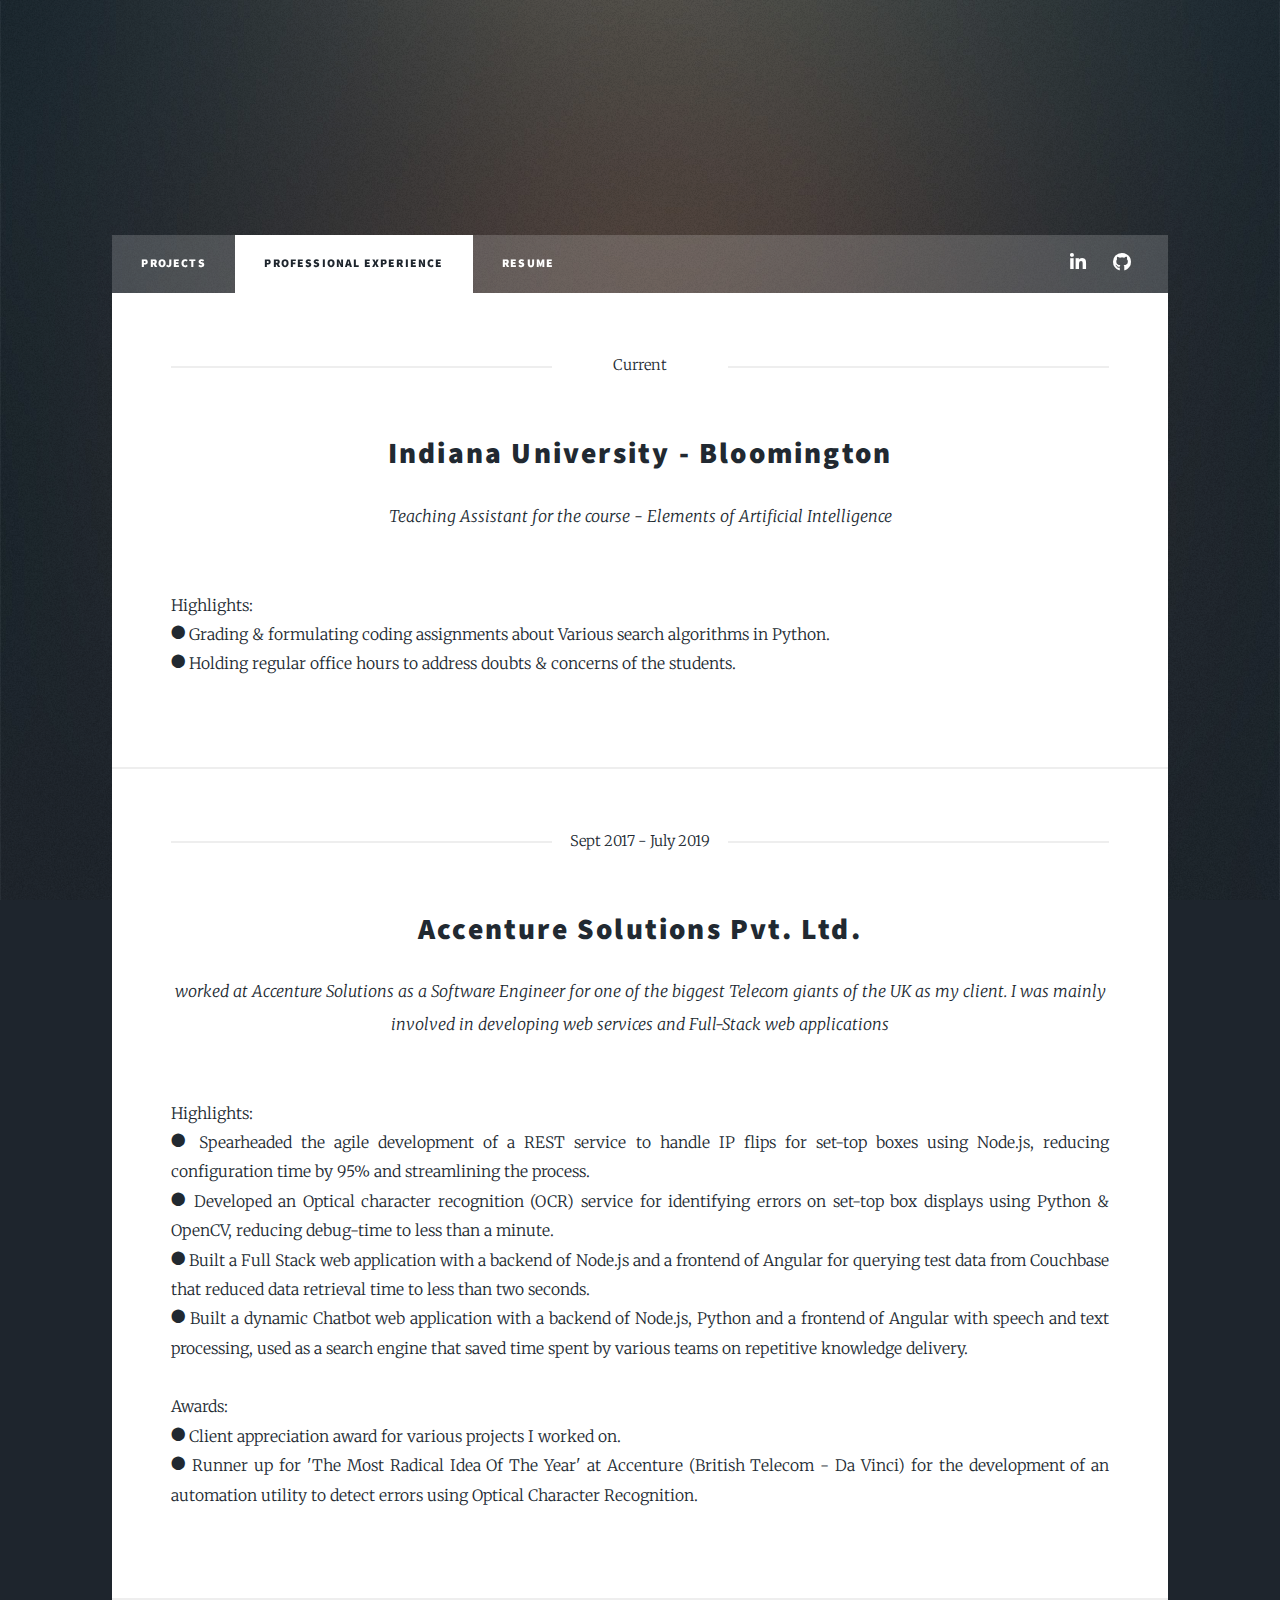
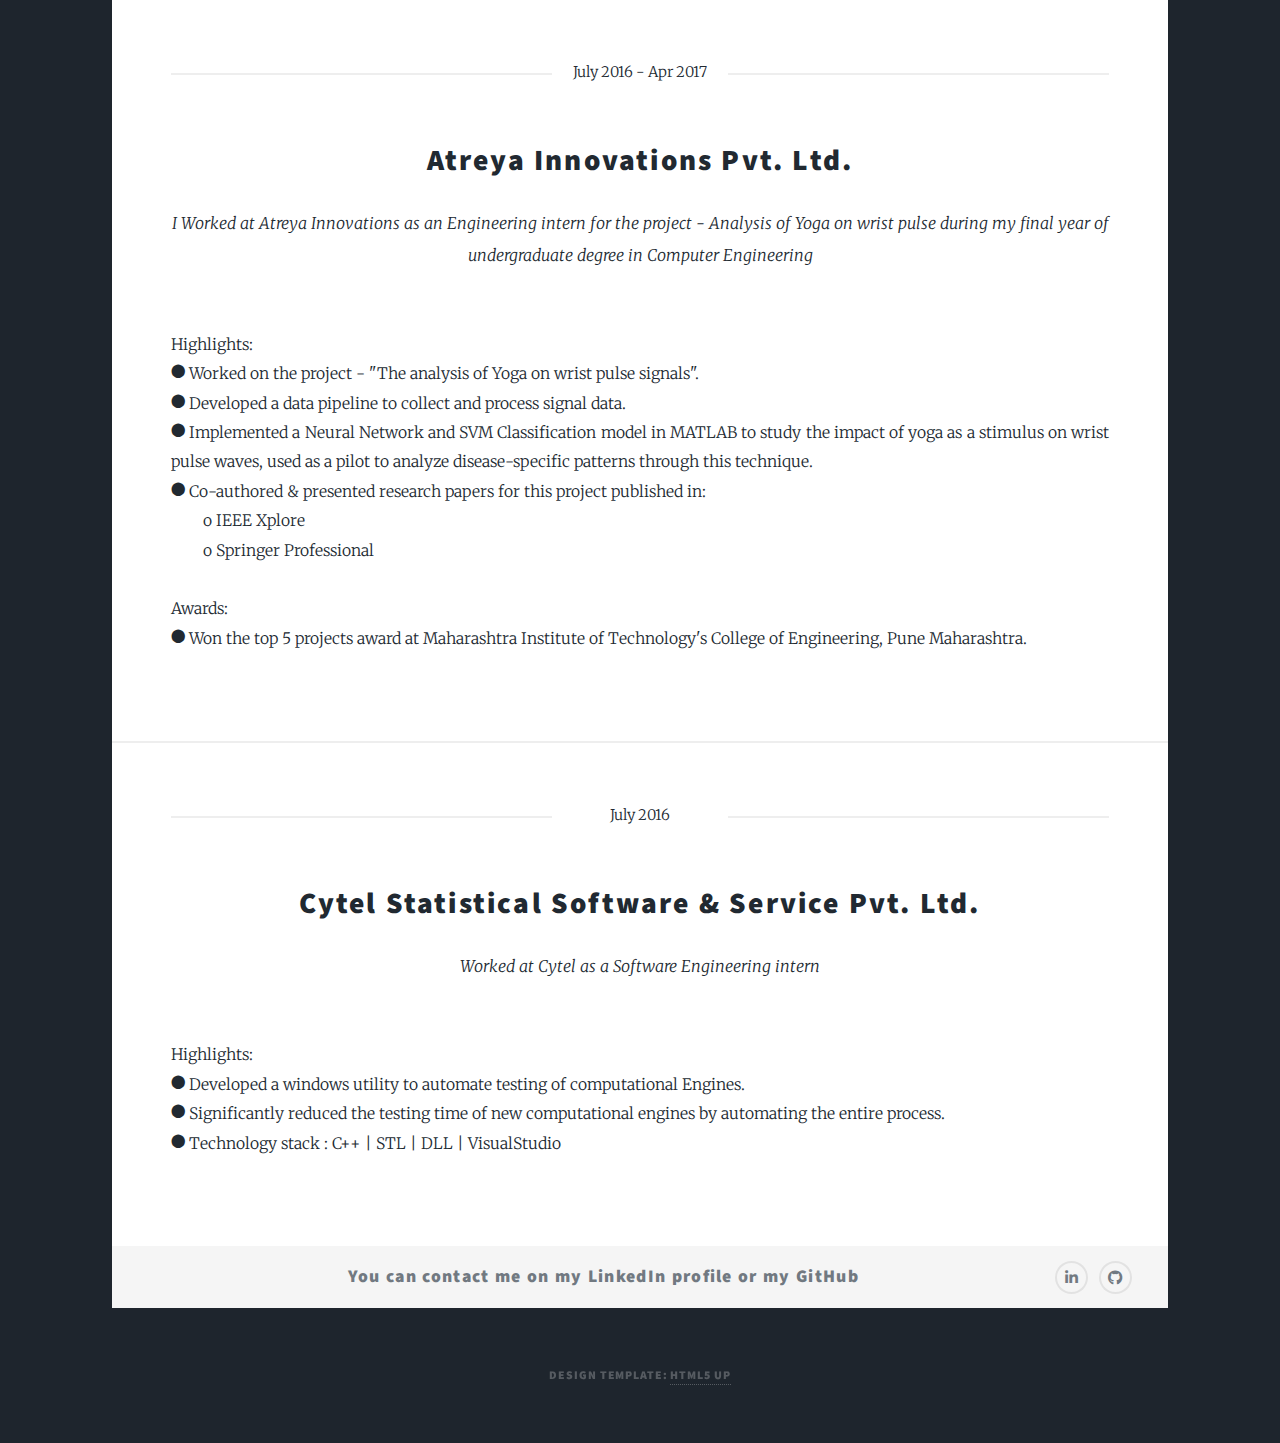
==== commit 51cdd992: "Project & Career changes" ====
--- a/generic.html
+++ b/generic.html
@@ -25,7 +25,7 @@
 		<ul class="links">
 			<li><a href="index.html">Projects</a></li>
 			<li class="active"><a href="generic.html">Professional Experience</a></li>
-			<li><a href="./Resume/Resume.pdf">Resume</a></li>
+			<li><a href="https://invictus17.github.io/portfolio/Resume.pdf">Resume</a></li>
 		</ul>
 		<ul class="icons">
 			<li><a href="https://www.linkedin.com/in/sumantgaopande/" class="icon brands fa-linkedin-in"><span class="label">LinkedIn</span></a></li>
@@ -36,6 +36,21 @@
 	<!-- Main -->
 	<div id="main">
 		<!-- Post -->
+		<section class="post">
+			<header class="major">
+				<span class="date">Current</span>
+				<h1>Indiana University - Bloomington</h1>
+				<p>Teaching Assistant for the course - Elements of Artificial Intelligence</p>
+			</header>
+			<!--			<div class="image main"><img src="images/pic01.jpg" alt="" /></div>-->
+			<p>
+				Highlights:<br>
+				● Grading & formulating coding assignments about Various search algorithms in Python.<br>
+
+				● Holding regular office hours to address doubts & concerns of the students.<br>
+			</p>
+
+		</section>
 		<section class="post">
 			<header class="major">
 				<span class="date">Sept 2017 - July 2019</span>
@@ -80,7 +95,7 @@
 
 			<p>
 				Awards:<br>
-				● Won the top 5 projects award at MIT College of Engineering, Pune Maharashtra.
+				● Won the top 5 projects award at Maharashtra Institute of Technology's College of Engineering, Pune Maharashtra.
 			</p>
 		</section>
 
@@ -132,4 +147,4 @@
 <script src="assets/js/main.js"></script>
 
 </body>
-</html>+</html>
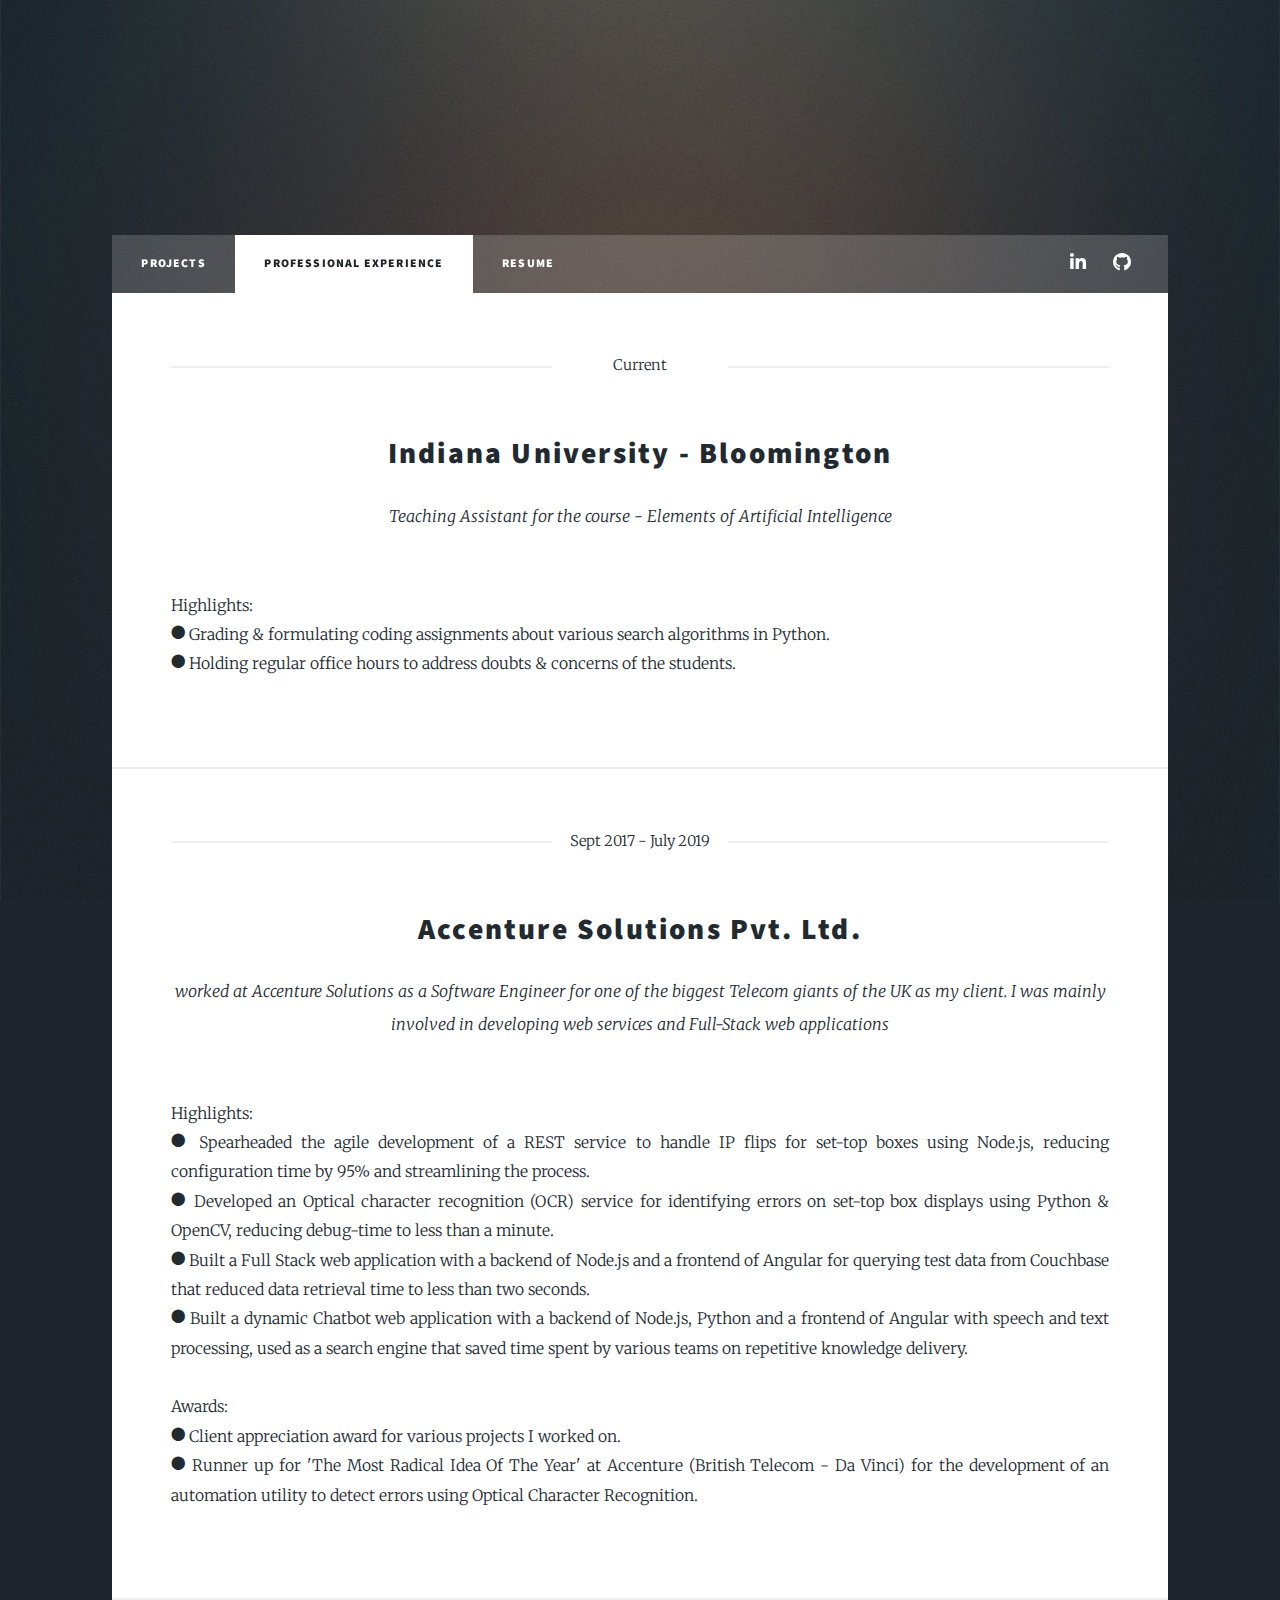
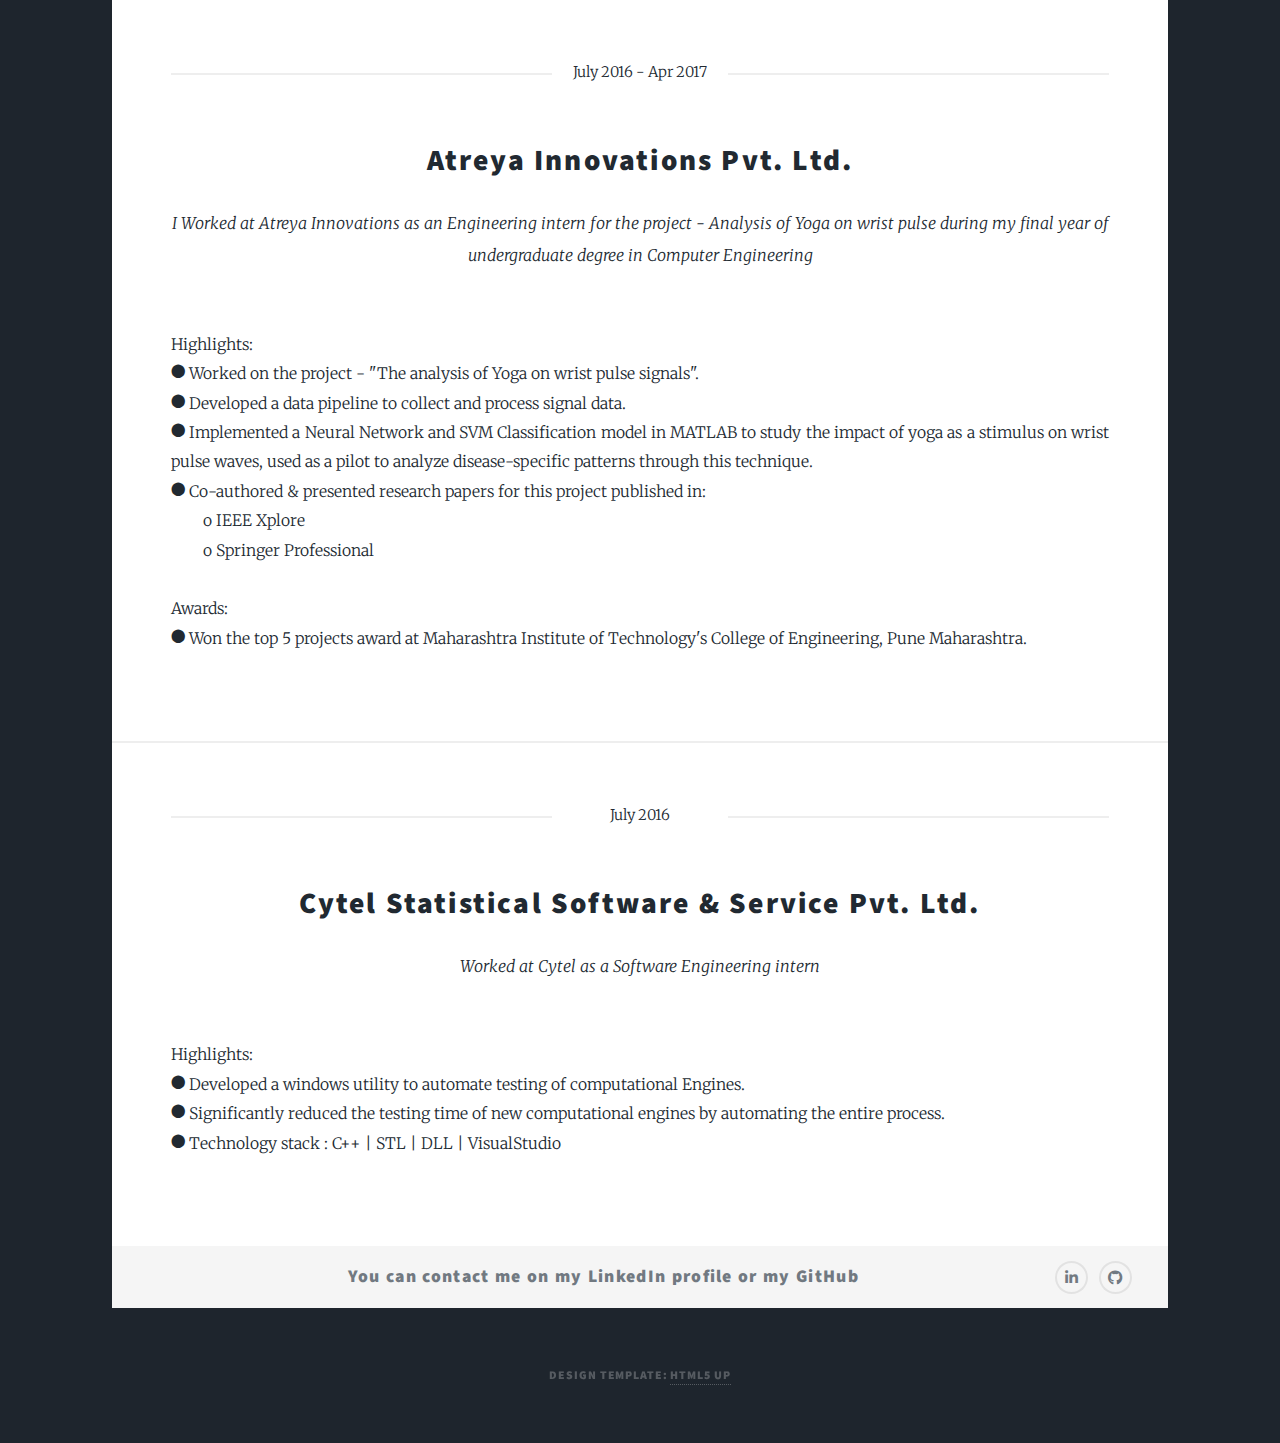
==== commit f1d6588c: "Update generic.html" ====
--- a/generic.html
+++ b/generic.html
@@ -45,7 +45,7 @@
 			<!--			<div class="image main"><img src="images/pic01.jpg" alt="" /></div>-->
 			<p>
 				Highlights:<br>
-				● Grading & formulating coding assignments about Various search algorithms in Python.<br>
+				● Grading & formulating coding assignments about various search algorithms in Python.<br>
 
 				● Holding regular office hours to address doubts & concerns of the students.<br>
 			</p>
